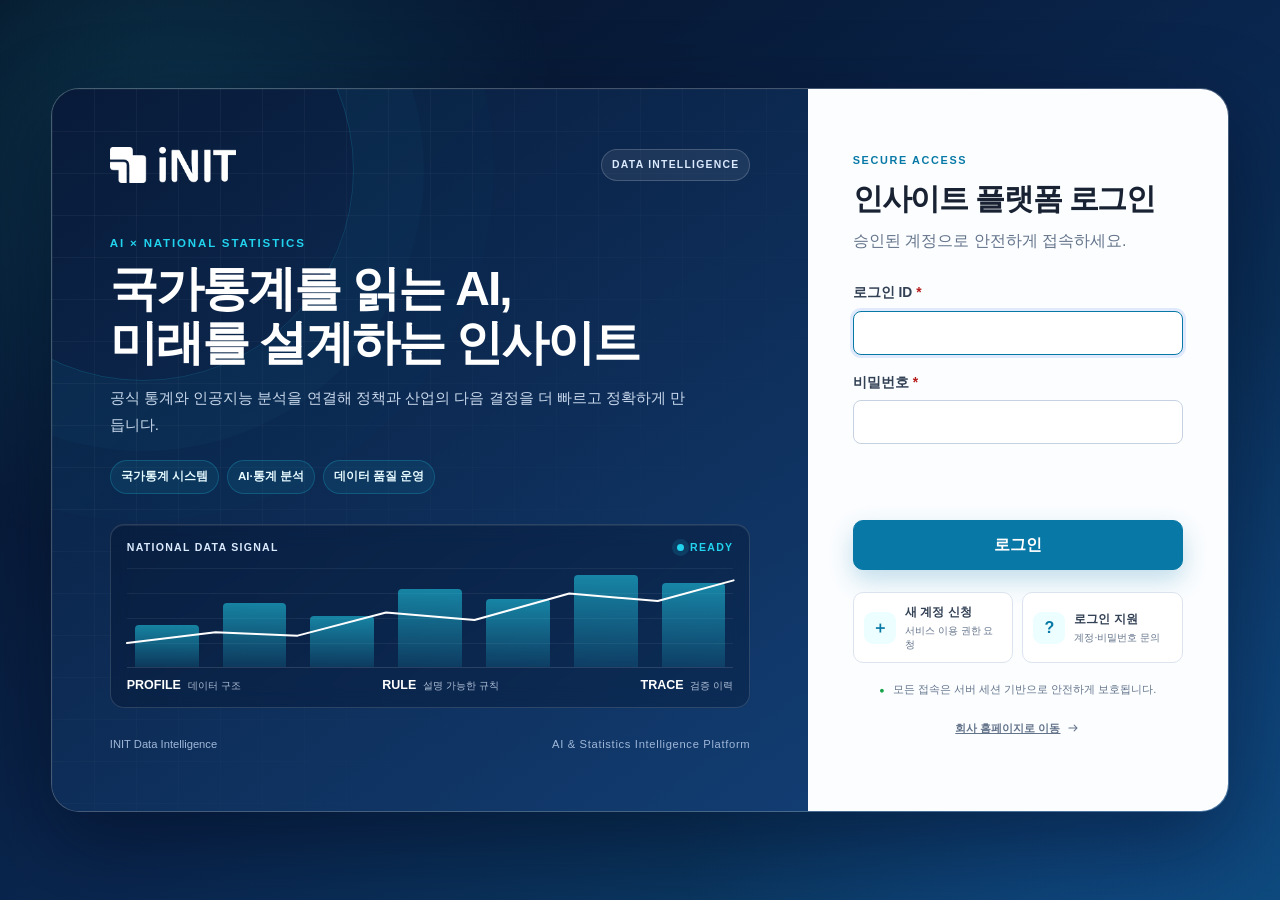
==== frontend/index.html @ a893d95d "init-webbase-system - 2026.07.31-1" ====
<!doctype html>
<html lang="ko" data-home-skin="national-intelligence">
<head>
    <meta charset="utf-8">
    <meta name="viewport" content="width=device-width, initial-scale=1">
    <meta name="color-scheme" content="light">
    <title>웹 사이트</title>
    <link rel="stylesheet" href="./css/style.css">
    <link rel="icon" href="data:,">
    <script src="./config/app.config.js" defer></script>
    <script src="./config/menu.config.js" defer></script>
    <script src="./js/common.js" defer></script>
    <script src="./js/app.js" defer></script>
</head>
<body class="app-booting">
    <a class="skip-link" href="#pageHost">본문으로 바로가기</a>

    <div class="app-layout">
        <aside id="appSidebar" class="app-sidebar" aria-label="주 메뉴">
            <div class="app-brand">
                <img src="./assets/init-logo.png" alt="" class="app-brand-logo">
                <span id="appBrandName">웹 사이트</span>
                <button id="sidebarClose" class="sidebar-close mobile-only" type="button" aria-label="메뉴 닫기">
                    <svg class="menu-icon" viewBox="0 0 24 24" aria-hidden="true">
                        <path d="M6 6l12 12M18 6 6 18"></path>
                    </svg>
                </button>
            </div>

            <nav id="appNavigation" class="app-navigation"></nav>

            <div class="app-sidebar-footer">
                <span id="sidebarUserName">로그인 사용자</span>
                <small id="sidebarUserRole"></small>
            </div>
        </aside>

        <button id="sidebarBackdrop" class="sidebar-backdrop" type="button" aria-label="메뉴 닫기" hidden></button>

        <section class="app-main">
            <header id="appHeader" class="app-header">
                <div class="app-header-leading">
                    <button id="sidebarToggle" class="icon-button mobile-only" type="button" aria-label="메뉴 열기" aria-controls="appSidebar" aria-expanded="false">
                        <svg class="menu-icon" viewBox="0 0 24 24" aria-hidden="true">
                            <path d="M5 7h14M5 12h14M5 17h14"></path>
                        </svg>
                    </button>
                    <div>
                        <p id="appHeaderEyebrow" class="app-header-eyebrow">웹 사이트</p>
                        <h1 id="pageTitle">홈</h1>
                    </div>
                </div>
                <div class="app-header-actions">
                    <span id="headerUserName" class="header-user-name"></span>
                    <button id="refreshPageButton" class="button button-quiet" type="button">새로고침</button>
                    <button id="logoutButton" class="button button-secondary" type="button">로그아웃</button>
                </div>
            </header>

            <main id="pageHost" class="page-host" tabindex="-1" aria-live="polite"></main>
        </section>
    </div>

    <div id="appLoading" class="loading-layer" role="status" aria-live="polite" hidden>
        <div class="loading-card">
            <span class="loading-spinner" aria-hidden="true"></span>
            <div>
                <strong>처리 중입니다</strong>
                <span id="loadingMessage">잠시만 기다려 주세요.</span>
            </div>
        </div>
    </div>

    <section id="toastRegion" class="toast-region" aria-label="알림" aria-live="polite" aria-atomic="false"></section>

    <noscript>이 사이트를 사용하려면 JavaScript를 활성화해 주세요.</noscript>
</body>
</html>
---- frontend/css/style.css ----
:root {
    --color-bg: #f4f7fb;
    --color-surface: #ffffff;
    --color-surface-soft: #f8fafc;
    --color-border: #dbe3ee;
    --color-border-strong: #c6d2e1;
    --color-text: #182233;
    --color-muted: #64748b;
    --color-primary: #2563eb;
    --color-primary-dark: #1d4ed8;
    --color-primary-soft: #eff6ff;
    --color-success: #15803d;
    --color-success-soft: #f0fdf4;
    --color-warning: #b45309;
    --color-warning-soft: #fffbeb;
    --color-danger: #b91c1c;
    --color-danger-soft: #fef2f2;
    --sidebar-width: 250px;
    --header-height: 76px;
    --radius-sm: 8px;
    --radius-md: 12px;
    --radius-lg: 18px;
    --shadow-sm: 0 1px 2px rgb(15 23 42 / 0.06);
    --shadow-md: 0 16px 40px rgb(15 23 42 / 0.12);
    --skin-page-bg:
        radial-gradient(circle at 12% 16%, rgb(34 211 238 / 0.16), transparent 30%),
        radial-gradient(circle at 88% 84%, rgb(37 99 235 / 0.2), transparent 34%),
        linear-gradient(145deg, #050f22, #0a2750 54%, #0b4770);
    --skin-hero-bg: linear-gradient(145deg, #081a38, #123d72);
    --skin-sidebar-bg: #0b1d3a;
    --skin-accent: #22d3ee;
    --skin-accent-rgb: 34 211 238;
    font-family:
        Inter, Pretendard, "Noto Sans KR", -apple-system, BlinkMacSystemFont,
        "Segoe UI", sans-serif;
    color: var(--color-text);
    background: var(--color-bg);
    font-size: 100%;
    text-size-adjust: 100%;
}

html[data-home-skin="national-intelligence"] {
    --color-primary: #0879a6;
    --color-primary-dark: #075f83;
    --color-primary-soft: #ecfeff;
    --skin-page-bg:
        radial-gradient(circle at 12% 16%, rgb(34 211 238 / 0.16), transparent 30%),
        radial-gradient(circle at 88% 84%, rgb(37 99 235 / 0.2), transparent 34%),
        linear-gradient(145deg, #050f22, #0a2750 54%, #0b4770);
    --skin-hero-bg: linear-gradient(145deg, #081a38, #123d72);
    --skin-sidebar-bg: #0b1d3a;
    --skin-accent: #22d3ee;
    --skin-accent-rgb: 34 211 238;
}

html[data-home-skin="data-spectrum"] {
    --color-primary: #6d5bd0;
    --color-primary-dark: #5141ad;
    --color-primary-soft: #f3f0ff;
    --skin-page-bg:
        radial-gradient(circle at 14% 16%, rgb(167 139 250 / 0.22), transparent 32%),
        radial-gradient(circle at 88% 82%, rgb(34 211 238 / 0.15), transparent 30%),
        linear-gradient(145deg, #08091d, #18143f 52%, #203c5d);
    --skin-hero-bg: linear-gradient(145deg, #111332, #312e81);
    --skin-sidebar-bg: #171532;
    --skin-accent: #a78bfa;
    --skin-accent-rgb: 167 139 250;
}

html[data-home-skin="public-insight"] {
    --color-primary: #0f766e;
    --color-primary-dark: #115e59;
    --color-primary-soft: #ecfdf5;
    --skin-page-bg:
        radial-gradient(circle at 12% 16%, rgb(94 234 212 / 0.22), transparent 32%),
        radial-gradient(circle at 88% 80%, rgb(14 116 144 / 0.2), transparent 32%),
        linear-gradient(145deg, #06243a, #0b4c5f 52%, #18786f);
    --skin-hero-bg: linear-gradient(145deg, #082f49, #0f766e);
    --skin-sidebar-bg: #083344;
    --skin-accent: #5eead4;
    --skin-accent-rgb: 94 234 212;
}

* {
    box-sizing: border-box;
}

html,
body {
    min-height: 100%;
    margin: 0;
}

body {
    min-width: 320px;
    background: var(--color-bg);
    color: var(--color-text);
    line-height: 1.5;
}

body.sidebar-open {
    overflow: hidden;
}

button,
input,
select,
textarea {
    font: inherit;
}

button,
a {
    -webkit-tap-highlight-color: transparent;
}

button {
    color: inherit;
}

button:focus-visible,
a:focus-visible,
summary:focus-visible {
    outline: 3px solid #60a5fa;
    outline-offset: 2px;
}

a {
    color: var(--color-primary);
}

img {
    max-width: 100%;
}

[hidden] {
    display: none !important;
}

.skip-link {
    position: fixed;
    top: 8px;
    left: 8px;
    z-index: 2000;
    padding: 10px 14px;
    border-radius: var(--radius-sm);
    background: #111827;
    color: #fff;
    text-decoration: none;
    transform: translateY(-150%);
}

.skip-link:focus {
    transform: translateY(0);
}

.app-layout {
    display: grid;
    grid-template-columns: var(--sidebar-width) minmax(0, 1fr);
    min-height: 100vh;
    min-height: 100dvh;
}

.app-sidebar {
    position: sticky;
    top: 0;
    z-index: 50;
    display: flex;
    flex-direction: column;
    width: var(--sidebar-width);
    height: 100vh;
    height: 100dvh;
    color: #e5edf8;
    background:
        radial-gradient(circle at 15% 10%, rgb(var(--skin-accent-rgb) / 0.18), transparent 38%),
        var(--skin-sidebar-bg);
    border-right: 1px solid rgb(148 163 184 / 0.16);
}

.app-brand {
    display: flex;
    align-items: center;
    min-height: var(--header-height);
    padding: 16px 20px;
    gap: 12px;
    border-bottom: 1px solid rgb(148 163 184 / 0.16);
    font-weight: 750;
    letter-spacing: -0.02em;
}

.app-brand-logo {
    width: 88px;
    height: 30px;
    object-fit: contain;
    object-position: left center;
    filter: brightness(0) invert(1);
}

.app-brand-logo + span {
    position: absolute;
    width: 1px;
    height: 1px;
    overflow: hidden;
    clip: rect(0 0 0 0);
}

.sidebar-close {
    width: 44px;
    min-height: 44px;
    margin-left: auto;
    padding: 0;
    border: 1px solid rgb(255 255 255 / 0.16);
    border-radius: var(--radius-sm);
    color: #fff;
    background: rgb(255 255 255 / 0.08);
    font-size: 1.65rem;
    line-height: 1;
    cursor: pointer;
}

.app-navigation {
    flex: 1;
    overflow-y: auto;
    padding: 18px 12px;
}

.nav-group {
    margin-top: 22px;
}

.nav-group:first-child {
    margin-top: 0;
}

.nav-group-label {
    display: block;
    padding: 0 12px 8px;
    color: #91a4bd;
    font-size: 0.75rem;
    font-weight: 700;
    letter-spacing: 0.08em;
}

.nav-link {
    display: flex;
    align-items: center;
    width: 100%;
    min-height: 44px;
    margin: 3px 0;
    padding: 10px 12px;
    gap: 11px;
    border: 0;
    border-radius: 10px;
    color: #cbd5e1;
    background: transparent;
    text-align: left;
    text-decoration: none;
    cursor: pointer;
    transition: background 0.16s ease, color 0.16s ease;
}

.nav-link:hover {
    color: #fff;
    background: rgb(148 163 184 / 0.12);
}

.nav-link[aria-current="page"] {
    color: #fff;
    background: linear-gradient(135deg, var(--color-primary), var(--color-primary-dark));
    box-shadow: 0 10px 24px color-mix(in srgb, var(--color-primary) 28%, transparent);
}

.nav-link[data-visited="true"]:not([aria-current="page"]) {
    color: #e2e8f0;
}

.nav-link[data-visited="true"]:not([aria-current="page"])::after {
    width: 5px;
    height: 5px;
    margin-left: auto;
    border-radius: 50%;
    background: var(--skin-accent);
    content: "";
    opacity: 0.72;
}

.nav-icon {
    display: grid;
    flex: 0 0 26px;
    width: 26px;
    height: 26px;
    place-items: center;
    border-radius: 8px;
    background: rgb(255 255 255 / 0.08);
    font-size: 0.86rem;
}

.app-sidebar-footer {
    display: flex;
    flex-direction: column;
    padding: 16px 20px max(20px, env(safe-area-inset-bottom));
    border-top: 1px solid rgb(148 163 184 / 0.16);
}

.app-sidebar-footer span {
    overflow: hidden;
    font-size: 0.9rem;
    font-weight: 700;
    text-overflow: ellipsis;
    white-space: nowrap;
}

.app-sidebar-footer small {
    color: #94a3b8;
}

.app-main {
    min-width: 0;
}

.app-header {
    position: sticky;
    top: 0;
    z-index: 30;
    display: flex;
    align-items: center;
    justify-content: space-between;
    min-height: var(--header-height);
    padding: 12px clamp(18px, 3vw, 36px);
    gap: 20px;
    border-bottom: 1px solid var(--color-border);
    background: rgb(255 255 255 / 0.94);
    backdrop-filter: blur(12px);
}

.app-header-leading,
.app-header-actions {
    display: flex;
    align-items: center;
    gap: 12px;
}

.app-header-leading,
.app-header-leading > div {
    min-width: 0;
}

.app-header h1 {
    overflow: hidden;
    margin: 0;
    font-size: clamp(1.25rem, 2vw, 1.55rem);
    line-height: 1.25;
    letter-spacing: -0.03em;
    text-overflow: ellipsis;
    white-space: nowrap;
}

.app-header-eyebrow {
    margin: 0 0 2px;
    color: var(--color-muted);
    font-size: 0.75rem;
}

.header-user-name {
    max-width: 180px;
    overflow: hidden;
    color: #334155;
    font-size: 0.9rem;
    font-weight: 650;
    text-overflow: ellipsis;
    white-space: nowrap;
}

.page-host {
    min-height: calc(100vh - var(--header-height));
    min-height: calc(100dvh - var(--header-height));
    padding: clamp(20px, 3vw, 38px);
}

body.auth-screen .app-layout {
    display: block;
}

body.auth-screen .app-sidebar,
body.auth-screen .app-header {
    display: none;
}

body.auth-screen .page-host {
    min-height: 100vh;
    min-height: 100dvh;
    padding: 0;
}

.sidebar-backdrop {
    position: fixed;
    inset: 0;
    z-index: 40;
    border: 0;
    background: rgb(15 23 42 / 0.5);
    backdrop-filter: blur(2px);
}

:is(.page, .login-page) :is(h1, h2, h3)[tabindex="-1"]:focus {
    outline: none;
}

.page {
    width: min(1440px, 100%);
    margin: 0 auto;
}

.page-header {
    display: flex;
    align-items: flex-end;
    justify-content: space-between;
    margin-bottom: 22px;
    gap: 18px;
}

.page-header h2 {
    margin: 0;
    font-size: clamp(1.55rem, 3vw, 2rem);
    letter-spacing: -0.04em;
}

.page-header p {
    max-width: 720px;
    margin: 7px 0 0;
    color: var(--color-muted);
}

.home-page-header {
    position: relative;
    overflow: hidden;
    padding: clamp(20px, 3vw, 28px);
    border: 1px solid color-mix(in srgb, var(--color-primary) 18%, var(--color-border));
    border-radius: var(--radius-lg);
    background:
        linear-gradient(120deg, var(--color-primary-soft), rgb(255 255 255 / 0.92) 62%);
    box-shadow: var(--shadow-sm);
}

.home-page-header::after {
    position: absolute;
    top: -55px;
    right: -35px;
    width: 180px;
    height: 180px;
    border: 1px solid color-mix(in srgb, var(--color-primary) 18%, transparent);
    border-radius: 50%;
    box-shadow:
        0 0 0 32px color-mix(in srgb, var(--color-primary) 5%, transparent),
        0 0 0 64px color-mix(in srgb, var(--color-primary) 3%, transparent);
    content: "";
    pointer-events: none;
}

.home-page-header > * {
    position: relative;
    z-index: 1;
}

.page-actions {
    display: flex;
    align-items: center;
    flex-wrap: wrap;
    gap: 8px;
}

.panel {
    padding: clamp(18px, 2.5vw, 28px);
    border: 1px solid var(--color-border);
    border-radius: var(--radius-lg);
    background: var(--color-surface);
    box-shadow: var(--shadow-sm);
}

.panel + .panel {
    margin-top: 18px;
}

.panel-subsection {
    margin-top: 22px;
    border-radius: var(--radius-md);
    background: var(--color-surface-soft);
    box-shadow: none;
}

.panel-header {
    display: flex;
    align-items: center;
    justify-content: space-between;
    margin-bottom: 18px;
    gap: 14px;
}

.panel-header h3,
.panel-header h2 {
    margin: 0;
    font-size: 1.05rem;
}

.panel-header p {
    margin: 4px 0 0;
    color: var(--color-muted);
    font-size: 0.88rem;
}

.button,
.icon-button {
    display: inline-flex;
    align-items: center;
    justify-content: center;
    min-height: 44px;
    padding: 8px 15px;
    gap: 7px;
    border: 1px solid transparent;
    border-radius: var(--radius-sm);
    font-weight: 700;
    text-decoration: none;
    cursor: pointer;
    transition: background 0.15s ease, border-color 0.15s ease, transform 0.15s ease;
}

.button:hover,
.icon-button:hover {
    transform: translateY(-1px);
}

.button:disabled,
.icon-button:disabled {
    opacity: 0.55;
    cursor: not-allowed;
    transform: none;
}

.button-primary {
    color: #fff;
    background: var(--color-primary);
    border-color: var(--color-primary);
}

.button-primary:hover {
    background: var(--color-primary-dark);
}

.button-secondary {
    color: #334155;
    background: #fff;
    border-color: var(--color-border-strong);
}

.button-secondary:hover,
.button-quiet:hover {
    background: var(--color-surface-soft);
    border-color: #b7c5d8;
}

.button-quiet {
    color: #475569;
    background: transparent;
    border-color: transparent;
}

.button-danger {
    color: var(--color-danger);
    background: var(--color-danger-soft);
    border-color: #fecaca;
}

.icon-button {
    width: 44px;
    padding: 8px;
    border-color: var(--color-border);
    color: #334155;
    background: var(--color-surface-soft);
    font-size: 1.15rem;
}

.icon-button:hover {
    border-color: var(--color-border-strong);
    background: #fff;
}

.menu-icon,
.button-icon {
    width: 20px;
    height: 20px;
    fill: none;
    stroke: currentColor;
    stroke-linecap: round;
    stroke-linejoin: round;
    stroke-width: 1.9;
}

.button-icon {
    width: 17px;
    height: 17px;
}

.mobile-only {
    display: none;
}

.form-grid {
    display: grid;
    grid-template-columns: repeat(2, minmax(0, 1fr));
    gap: 17px;
}

.field {
    display: flex;
    flex-direction: column;
    min-width: 0;
    gap: 7px;
}

.field-span {
    grid-column: 1 / -1;
}

.field > span,
.field > label {
    color: #334155;
    font-size: 0.86rem;
    font-weight: 700;
}

.required::after {
    margin-left: 4px;
    color: var(--color-danger);
    content: "*";
}

.input,
.select,
.textarea {
    width: 100%;
    min-height: 44px;
    padding: 9px 12px;
    border: 1px solid var(--color-border-strong);
    border-radius: var(--radius-sm);
    outline: none;
    color: var(--color-text);
    background: #fff;
    transition: border-color 0.15s ease, box-shadow 0.15s ease;
}

.textarea {
    min-height: 132px;
    resize: vertical;
}

.input:focus,
.select:focus,
.textarea:focus {
    border-color: var(--color-primary);
    box-shadow: 0 0 0 3px rgb(37 99 235 / 0.12);
}

.input:disabled,
.input[readonly],
.select:disabled,
.textarea:disabled {
    color: #64748b;
    background: #f1f5f9;
}

.field-help {
    color: var(--color-muted);
    font-size: 0.8rem;
}

.form-actions {
    display: flex;
    justify-content: flex-end;
    margin-top: 20px;
    gap: 9px;
}

.inline-status {
    min-height: 22px;
    margin: 12px 0 0;
    color: var(--color-muted);
    font-size: 0.87rem;
}

.inline-status.is-error {
    color: var(--color-danger);
}

.inline-status.is-success {
    color: var(--color-success);
}

.toolbar {
    display: flex;
    align-items: flex-end;
    flex-wrap: wrap;
    margin-bottom: 16px;
    gap: 10px;
}

.toolbar .field {
    min-width: 150px;
}

.toolbar .field.grow {
    flex: 1 1 260px;
}

.metric-grid {
    display: grid;
    grid-template-columns: repeat(4, minmax(0, 1fr));
    margin-bottom: 18px;
    gap: 14px;
}

.metric-card {
    position: relative;
    overflow: hidden;
    min-height: 148px;
    padding: 20px;
    border: 1px solid var(--color-border);
    border-radius: var(--radius-md);
    background: var(--color-surface);
    box-shadow: var(--shadow-sm);
}

.metric-card::before {
    position: absolute;
    top: 0;
    right: 0;
    left: 0;
    height: 3px;
    background: linear-gradient(90deg, var(--color-primary), var(--skin-accent));
    content: "";
}

.metric-card::after {
    position: absolute;
    right: -24px;
    bottom: -40px;
    width: 110px;
    height: 110px;
    border-radius: 50%;
    background: var(--color-primary-soft);
    content: "";
}

.metric-card span {
    position: relative;
    z-index: 1;
    color: var(--color-muted);
    font-size: 0.84rem;
    font-weight: 700;
}

.metric-card strong {
    position: relative;
    z-index: 1;
    display: block;
    margin-top: 12px;
    font-size: 2rem;
    line-height: 1;
}

.metric-card-head {
    position: relative;
    z-index: 1;
    display: flex;
    align-items: center;
    justify-content: space-between;
    gap: 10px;
}

.metric-card .metric-icon {
    display: grid;
    width: 30px;
    height: 30px;
    place-items: center;
    border: 1px solid color-mix(in srgb, var(--color-primary) 15%, var(--color-border));
    border-radius: 9px;
    color: var(--color-primary);
    background: var(--color-primary-soft);
    font-size: 0.64rem;
    font-style: normal;
    font-weight: 850;
    letter-spacing: 0.04em;
}

.metric-card .metric-detail {
    position: relative;
    z-index: 1;
    margin: 11px 0 0;
    color: var(--color-muted);
    font-size: 0.73rem;
}

.home-dashboard {
    width: min(1440px, 100%);
    margin-inline: auto;
}

.home-dashboard-status {
    margin: -8px 0 14px;
}

.home-dashboard-status:empty {
    display: none;
}

.home-title-row,
.home-header-actions {
    display: flex;
    align-items: center;
}

.home-title-row {
    gap: 12px;
}

.home-header-actions {
    flex-direction: column;
    align-items: flex-end;
    gap: 9px;
}

.home-live-badge,
.dashboard-data-badge,
.dashboard-section-count {
    display: inline-flex;
    align-items: center;
    width: fit-content;
    border-radius: 999px;
    font-size: 0.68rem;
    font-weight: 800;
    white-space: nowrap;
}

.home-live-badge {
    padding: 5px 8px;
    gap: 6px;
    color: var(--color-success);
    background: var(--color-success-soft);
}

.home-live-badge i {
    width: 6px;
    height: 6px;
    border-radius: 50%;
    background: currentColor;
    box-shadow: 0 0 0 4px rgb(21 128 61 / 0.1);
    animation: signal-pulse 1.8s ease-out infinite;
}

.home-updated-at {
    color: var(--color-muted);
    font-size: 0.72rem;
}

.dashboard-primary-grid,
.dashboard-secondary-grid {
    display: grid;
    align-items: stretch;
    margin-bottom: 18px;
    gap: 18px;
}

.dashboard-primary-grid {
    grid-template-columns: minmax(0, 1.55fr) minmax(340px, 0.75fr);
}

.dashboard-secondary-grid {
    grid-template-columns: repeat(3, minmax(0, 1fr));
}

.dashboard-panel {
    min-width: 0;
}

.dashboard-panel-header {
    align-items: flex-start;
}

.panel-kicker {
    margin: 0 0 5px !important;
    color: var(--color-primary) !important;
    font-size: 0.66rem !important;
    font-weight: 850;
    letter-spacing: 0.13em;
}

.dashboard-data-badge {
    padding: 6px 9px;
    border: 1px solid color-mix(in srgb, var(--color-primary) 18%, var(--color-border));
    color: var(--color-primary);
    background: var(--color-primary-soft);
}

.dashboard-data-badge.is-empty {
    border-color: #cbd5e1;
    color: #64748b;
    background: #f8fafc;
}

.ai-chart-layout {
    display: grid;
    grid-template-columns: auto minmax(0, 1fr);
    min-height: 280px;
    gap: 11px;
}

.ai-chart-y-axis {
    display: flex;
    flex-direction: column;
    justify-content: space-between;
    padding: 0 0 31px;
    color: var(--color-muted);
    font-size: 0.66rem;
}

.dashboard-chart-frame {
    position: relative;
    min-width: 0;
}

.dashboard-chart-empty {
    display: grid;
    min-height: 250px;
    padding: 28px;
    place-content: center;
    justify-items: center;
    border: 1px dashed var(--color-border-strong);
    border-radius: var(--radius-md);
    background:
        linear-gradient(145deg, #f8fafc, color-mix(in srgb, var(--color-primary-soft) 45%, #fff));
    text-align: center;
}

.dashboard-empty-symbol {
    display: grid;
    width: 48px;
    height: 48px;
    margin-bottom: 12px;
    place-items: center;
    border: 1px solid color-mix(in srgb, var(--color-primary) 18%, var(--color-border));
    border-radius: 15px;
    color: var(--color-primary);
    background: var(--color-primary-soft);
    font-size: 0.78rem;
    font-weight: 850;
    letter-spacing: 0.06em;
}

.dashboard-chart-empty strong,
.ai-operation-empty strong {
    color: var(--color-text);
    font-size: 0.95rem;
}

.dashboard-chart-empty p,
.ai-operation-empty p {
    max-width: 390px;
    margin: 7px 0 0;
    color: var(--color-muted);
    font-size: 0.75rem;
    line-height: 1.6;
}

.ai-trend-chart {
    display: block;
    width: 100%;
    height: 250px;
    overflow: visible;
}

.chart-grid-lines line {
    stroke: #e6edf5;
    stroke-dasharray: 4 5;
    stroke-width: 1;
}

.ai-chart-area {
    fill: url("#aiTrendAreaGradient");
}

.ai-chart-line {
    fill: none;
    stroke: var(--color-primary);
    stroke-linecap: round;
    stroke-linejoin: round;
    stroke-width: 3;
}

.ai-chart-point {
    fill: #fff;
    stroke: var(--color-primary);
    stroke-width: 3;
}

.chart-x-labels {
    display: grid;
    grid-auto-columns: minmax(34px, 1fr);
    grid-auto-flow: column;
    overflow: hidden;
    color: var(--color-muted);
    font-size: 0.63rem;
    text-align: center;
}

.chart-x-labels span {
    overflow: hidden;
    text-overflow: ellipsis;
    white-space: nowrap;
}

.chart-summary-row {
    display: grid;
    grid-template-columns: repeat(3, minmax(0, 1fr));
    margin-top: 12px;
    padding-top: 15px;
    gap: 10px;
    border-top: 1px solid var(--color-border);
}

.chart-summary-row span {
    color: var(--color-muted);
    font-size: 0.73rem;
}

.chart-summary-row strong {
    display: block;
    margin-top: 3px;
    color: var(--color-text);
    font-size: 0.94rem;
}

.ai-operation-panel {
    background:
        linear-gradient(160deg, #fff, color-mix(in srgb, var(--color-primary-soft) 62%, #fff));
}

.ai-operation-visual {
    display: grid;
    place-items: center;
    gap: 22px;
}

.ai-operation-visual.is-empty-state {
    grid-template-columns: 1fr;
}

.ai-operation-empty {
    display: grid;
    min-height: 218px;
    padding: 24px;
    place-content: center;
    justify-items: center;
    text-align: center;
}

.ai-status-donut {
    --donut-completed: 0deg;
    --donut-active: 0deg;
    display: grid;
    width: 174px;
    height: 174px;
    place-items: center;
    border-radius: 50%;
    background:
        radial-gradient(circle, #fff 0 54%, transparent 55%),
        conic-gradient(
            var(--color-success) 0 var(--donut-completed),
            #f59e0b var(--donut-completed) var(--donut-active),
            var(--color-danger) var(--donut-active) 360deg
        );
    box-shadow: inset 0 0 0 1px rgb(148 163 184 / 0.12);
}

.ai-status-donut.is-empty {
    background:
        radial-gradient(circle, #fff 0 54%, transparent 55%),
        conic-gradient(#e6edf5 0 360deg);
}

.ai-status-donut div {
    text-align: center;
}

.ai-status-donut strong,
.ai-status-donut span {
    display: block;
}

.ai-status-donut strong {
    font-size: 1.75rem;
    line-height: 1;
}

.ai-status-donut span {
    margin-top: 6px;
    color: var(--color-muted);
    font-size: 0.7rem;
}

.ai-status-list {
    display: grid;
    grid-template-columns: repeat(3, 1fr);
    width: 100%;
    margin: 0;
    gap: 7px;
}

.ai-status-list div {
    padding: 10px 8px;
    border: 1px solid var(--color-border);
    border-radius: 10px;
    background: rgb(255 255 255 / 0.76);
    text-align: center;
}

.ai-status-list dt {
    color: var(--color-muted);
    font-size: 0.67rem;
}

.ai-status-list dd {
    margin: 3px 0 0;
    font-size: 1rem;
    font-weight: 800;
}

.ai-status-list .is-completed dd {
    color: var(--color-success);
}

.ai-status-list .is-active dd {
    color: var(--color-warning);
}

.ai-status-list .is-failed dd {
    color: var(--color-danger);
}

.dashboard-integration-note {
    margin-top: 18px;
    padding: 11px 12px;
    border-radius: 10px;
    color: #475569;
    background: #f1f5f9;
    font-size: 0.72rem;
    line-height: 1.55;
}

.dashboard-integration-note.is-connected {
    color: var(--color-success);
    background: var(--color-success-soft);
}

.dashboard-integration-note.is-warning {
    color: var(--color-warning);
    background: var(--color-warning-soft);
}

.bar-chart {
    display: grid;
    grid-template-columns: repeat(6, minmax(28px, 1fr));
    min-height: 220px;
    padding-top: 10px;
    gap: 10px;
}

.bar-chart-column {
    display: grid;
    grid-template-rows: auto 1fr auto;
    min-width: 0;
    text-align: center;
}

.bar-chart-column strong {
    margin-bottom: 7px;
    font-size: 0.72rem;
}

.bar-chart-column > span:last-child {
    margin-top: 8px;
    color: var(--color-muted);
    font-size: 0.65rem;
}

.bar-chart-track {
    position: relative;
    display: flex;
    align-items: flex-end;
    min-height: 150px;
    overflow: hidden;
    border-radius: 8px 8px 4px 4px;
    background:
        linear-gradient(to top, var(--color-surface-soft), transparent),
        repeating-linear-gradient(to top, transparent 0 36px, #eef2f7 36px 37px);
}

.bar-chart-bar {
    width: 100%;
    height: var(--bar-height);
    min-height: 4px;
    border-radius: 7px 7px 3px 3px;
    background: linear-gradient(to top, var(--color-primary), var(--skin-accent));
    box-shadow: 0 8px 18px color-mix(in srgb, var(--color-primary) 18%, transparent);
}

.distribution-chart {
    display: grid;
    gap: 17px;
}

.distribution-row {
    display: grid;
    gap: 7px;
}

.distribution-heading {
    display: flex;
    align-items: center;
    justify-content: space-between;
    color: #475569;
    font-size: 0.76rem;
}

.distribution-heading strong {
    color: var(--color-text);
}

.distribution-track {
    height: 9px;
    overflow: hidden;
    border-radius: 999px;
    background: #edf2f7;
}

.distribution-bar {
    display: block;
    width: var(--distribution-width);
    height: 100%;
    border-radius: inherit;
    background: linear-gradient(90deg, var(--color-primary), var(--skin-accent));
}

.insight-panel {
    background:
        linear-gradient(160deg, #fff, color-mix(in srgb, var(--color-primary-soft) 54%, #fff));
}

.insight-list {
    display: grid;
    margin: 0;
    padding: 0;
    gap: 10px;
    list-style: none;
}

.insight-item {
    display: grid;
    grid-template-columns: 34px minmax(0, 1fr);
    padding: 11px;
    gap: 10px;
    border: 1px solid var(--color-border);
    border-radius: 10px;
    background: rgb(255 255 255 / 0.8);
}

.insight-icon {
    display: grid;
    width: 34px;
    height: 34px;
    place-items: center;
    border-radius: 10px;
    color: var(--color-primary);
    background: var(--color-primary-soft);
    font-size: 0.7rem;
    font-weight: 850;
}

.insight-item strong,
.insight-item small {
    display: block;
}

.insight-item strong {
    font-size: 0.78rem;
}

.insight-item small {
    margin-top: 3px;
    color: var(--color-muted);
    font-size: 0.68rem;
    line-height: 1.45;
}

.insight-item.is-positive .insight-icon {
    color: var(--color-success);
    background: var(--color-success-soft);
}

.insight-item.is-warning .insight-icon {
    color: var(--color-warning);
    background: var(--color-warning-soft);
}

.dashboard-section-count {
    padding: 6px 10px;
    color: var(--color-primary);
    background: var(--color-primary-soft);
}

.dashboard-empty-state {
    min-height: 120px;
}

.dashboard-empty-state.compact {
    min-height: 170px;
}

.dashboard-notice-panel {
    margin-top: 0 !important;
}

.notice-list {
    display: grid;
    gap: 11px;
}

.notice-card {
    border: 1px solid var(--color-border);
    border-radius: var(--radius-md);
    background: #fff;
}

.notice-card summary {
    display: grid;
    align-items: center;
    grid-template-columns: minmax(0, 1fr) auto auto;
    padding: 16px 18px;
    gap: 14px;
    list-style: none;
    font-weight: 700;
    cursor: pointer;
}

.notice-card summary::-webkit-details-marker {
    display: none;
}

.notice-card summary::after {
    color: var(--color-primary);
    content: "›";
    font-size: 1.35rem;
    line-height: 1;
    transform: rotate(0);
    transition: transform 0.15s ease;
}

.notice-card[open] summary::after {
    transform: rotate(90deg);
}

.notice-card summary > span:first-child {
    grid-column: 1;
    min-width: 0;
    overflow-wrap: anywhere;
}

.notice-meta {
    grid-column: 2;
    color: var(--color-muted);
    font-size: 0.78rem;
    font-weight: 500;
    white-space: nowrap;
}

.notice-body {
    padding: 0 18px 18px;
    border-top: 1px solid #eef2f7;
}

.notice-content {
    margin: 16px 0;
    color: #334155;
    white-space: pre-wrap;
}

.attachment-list {
    display: flex;
    flex-wrap: wrap;
    gap: 8px;
}

.attachment-button {
    min-height: 34px;
    padding: 6px 10px;
    border: 1px solid var(--color-border);
    border-radius: 999px;
    color: #334155;
    background: var(--color-surface-soft);
    font-size: 0.8rem;
    cursor: pointer;
}

.empty-state {
    display: grid;
    min-height: 180px;
    padding: 28px;
    place-items: center;
    border: 1px dashed var(--color-border-strong);
    border-radius: var(--radius-md);
    color: var(--color-muted);
    text-align: center;
}

.table-wrap {
    overflow-x: auto;
    border: 1px solid var(--color-border);
    border-radius: var(--radius-md);
}

.data-table {
    width: 100%;
    border-collapse: collapse;
    background: #fff;
}

.data-table th,
.data-table td {
    padding: 12px 13px;
    border-bottom: 1px solid #e8eef5;
    text-align: left;
    vertical-align: middle;
    white-space: nowrap;
}

.data-table th {
    color: #475569;
    background: #f8fafc;
    font-size: 0.78rem;
    letter-spacing: 0.02em;
}

.data-table td {
    font-size: 0.86rem;
}

.data-table tbody tr:last-child td {
    border-bottom: 0;
}

.data-table tbody tr:hover {
    background: #f8fbff;
}

.data-table .select {
    min-width: 100px;
    min-height: 36px;
    padding: 6px 9px;
}

.table-actions {
    display: flex;
    gap: 6px;
}

.table-actions .button {
    min-height: 34px;
    padding: 6px 10px;
    font-size: 0.78rem;
}

.split-layout {
    display: grid;
    grid-template-columns: minmax(260px, 0.75fr) minmax(420px, 1.6fr);
    align-items: start;
    gap: 18px;
}

.selection-list {
    display: grid;
    max-height: 620px;
    overflow-y: auto;
    gap: 8px;
}

.selection-item {
    width: 100%;
    padding: 13px 14px;
    border: 1px solid var(--color-border);
    border-radius: var(--radius-sm);
    background: #fff;
    text-align: left;
    cursor: pointer;
}

.selection-item:hover,
.selection-item.is-selected {
    border-color: #93b4ef;
    background: var(--color-primary-soft);
}

.selection-item strong,
.selection-item small {
    display: block;
}

.selection-item strong {
    overflow: hidden;
    text-overflow: ellipsis;
    white-space: nowrap;
}

.selection-item small {
    margin-top: 4px;
    color: var(--color-muted);
}

.page-kicker {
    margin: 0 0 6px !important;
    color: var(--color-primary) !important;
    font-size: 0.72rem;
    font-weight: 800;
    letter-spacing: 0.14em;
}

.settings-panel {
    overflow: hidden;
}

.settings-scope-badge {
    padding: 7px 10px;
    border: 1px solid var(--color-border);
    border-radius: 999px;
    color: var(--color-primary);
    background: var(--color-primary-soft);
    font-size: 0.7rem;
    font-weight: 800;
    letter-spacing: 0.08em;
    white-space: nowrap;
}

.skin-template-grid {
    display: grid;
    grid-template-columns: repeat(3, minmax(0, 1fr));
    gap: 16px;
}

.skin-template-card {
    position: relative;
    display: grid;
    overflow: hidden;
    border: 1px solid var(--color-border);
    border-radius: var(--radius-md);
    background: #fff;
    cursor: pointer;
    transition: border-color 0.16s ease, box-shadow 0.16s ease, transform 0.16s ease;
}

.skin-template-card:hover {
    border-color: var(--color-primary);
    transform: translateY(-2px);
}

.skin-template-card.is-selected {
    border-color: var(--color-primary);
    box-shadow: 0 0 0 3px color-mix(in srgb, var(--color-primary) 16%, transparent);
}

.skin-template-card > input {
    position: absolute;
    top: 14px;
    right: 14px;
    z-index: 2;
    width: 20px;
    height: 20px;
    margin: 0;
    accent-color: var(--color-primary);
}

.skin-template-preview {
    position: relative;
    display: block;
    height: 150px;
    overflow: hidden;
    background:
        radial-gradient(circle at 24% 22%, color-mix(in srgb, var(--preview-accent) 42%, transparent), transparent 34%),
        linear-gradient(145deg, var(--preview-start), var(--preview-middle));
}

.skin-template-preview::before {
    position: absolute;
    inset: 0;
    background-image:
        linear-gradient(rgb(255 255 255 / 0.05) 1px, transparent 1px),
        linear-gradient(90deg, rgb(255 255 255 / 0.05) 1px, transparent 1px);
    background-size: 24px 24px;
    content: "";
    mask-image: linear-gradient(to bottom, #000, transparent 90%);
}

.skin-template-preview-brand {
    position: absolute;
    top: 18px;
    left: 18px;
    color: #fff;
    font-size: 0.9rem;
    font-weight: 850;
    letter-spacing: 0.08em;
}

.skin-template-preview-signal {
    position: absolute;
    right: 18px;
    bottom: 24px;
    left: 18px;
    height: 48px;
    border-bottom: 2px solid var(--preview-accent);
    clip-path: polygon(0 68%, 18% 50%, 36% 63%, 56% 20%, 72% 42%, 100% 0, 100% 100%, 0 100%);
    background: color-mix(in srgb, var(--preview-accent) 28%, transparent);
}

.skin-template-preview-card {
    position: absolute;
    top: 45px;
    right: 18px;
    width: 70px;
    height: 38px;
    border: 1px solid rgb(255 255 255 / 0.25);
    border-radius: 7px;
    background: rgb(255 255 255 / 0.1);
}

.skin-template-copy {
    display: grid;
    padding: 17px;
    gap: 9px;
}

.skin-template-heading {
    display: flex;
    align-items: center;
    justify-content: space-between;
    gap: 10px;
}

.skin-template-heading strong {
    font-size: 1rem;
}

.skin-template-badge {
    color: var(--color-primary);
    font-size: 0.7rem;
    font-weight: 800;
}

.skin-template-description {
    color: var(--color-muted);
    font-size: 0.83rem;
    line-height: 1.6;
}

.login-page {
    display: grid;
    min-height: 100vh;
    min-height: 100dvh;
    padding: clamp(20px, 4vw, 58px);
    place-items: center;
    background: var(--skin-page-bg);
}

.login-shell {
    display: grid;
    grid-template-columns: minmax(0, 1.35fr) minmax(360px, 0.75fr);
    width: min(1180px, 100%);
    overflow: hidden;
    border: 1px solid rgb(255 255 255 / 0.2);
    border-radius: 28px;
    background: rgb(255 255 255 / 0.06);
    box-shadow: 0 32px 90px rgb(2 6 23 / 0.46);
    backdrop-filter: blur(18px);
}

.login-intro {
    position: relative;
    isolation: isolate;
    display: flex;
    flex-direction: column;
    justify-content: space-between;
    min-height: clamp(600px, 78vh, 680px);
    padding: clamp(36px, 4.5vw, 58px);
    overflow: hidden;
    color: #fff;
    background: var(--skin-hero-bg);
}

.login-grid-pattern {
    position: absolute;
    z-index: -1;
    inset: 0;
    background-image:
        linear-gradient(rgb(255 255 255 / 0.045) 1px, transparent 1px),
        linear-gradient(90deg, rgb(255 255 255 / 0.045) 1px, transparent 1px);
    background-size: 42px 42px;
    mask-image: linear-gradient(135deg, #000 10%, transparent 78%);
}

.login-grid-pattern::after {
    position: absolute;
    top: -130px;
    left: -120px;
    width: 420px;
    height: 420px;
    border: 1px solid rgb(var(--skin-accent-rgb) / 0.22);
    border-radius: 50%;
    box-shadow:
        0 0 0 70px rgb(var(--skin-accent-rgb) / 0.035),
        0 0 0 140px rgb(var(--skin-accent-rgb) / 0.025);
    content: "";
}

.login-brand-row {
    display: flex;
    align-items: center;
    justify-content: space-between;
    gap: 18px;
}

.login-logo {
    width: 126px;
    filter: brightness(0) invert(1);
}

.login-brand-badge {
    padding: 7px 10px;
    border: 1px solid rgb(255 255 255 / 0.18);
    border-radius: 999px;
    color: #dbeafe;
    background: rgb(255 255 255 / 0.07);
    font-size: 0.65rem;
    font-weight: 800;
    letter-spacing: 0.12em;
}

.login-hero-eyebrow {
    margin: clamp(34px, 5vw, 52px) 0 10px !important;
    color: var(--skin-accent) !important;
    font-size: 0.72rem !important;
    font-weight: 850;
    letter-spacing: 0.16em;
}

.login-intro-copy h1 {
    max-width: 620px;
    margin: 0 0 16px;
    font-size: clamp(2.2rem, 3.8vw, 3rem);
    line-height: 1.12;
    letter-spacing: -0.04em;
    overflow-wrap: anywhere;
}

.login-title-line {
    display: block;
}

.login-hero-description {
    max-width: 590px;
    margin: 0;
    color: #c9d9ed !important;
    font-size: 0.95rem !important;
    line-height: 1.75;
}

.login-capability-list {
    display: flex;
    flex-wrap: wrap;
    margin-top: 22px;
    gap: 8px;
}

.login-capability-list span {
    padding: 7px 10px;
    border: 1px solid rgb(var(--skin-accent-rgb) / 0.22);
    border-radius: 999px;
    color: #e6faff;
    background: rgb(var(--skin-accent-rgb) / 0.08);
    font-size: 0.72rem;
    font-weight: 700;
}

.login-data-visual {
    position: relative;
    margin-top: 30px;
    padding: 15px 16px 13px;
    border: 1px solid rgb(255 255 255 / 0.14);
    border-radius: 14px;
    background: rgb(3 11 28 / 0.26);
    box-shadow: inset 0 1px rgb(255 255 255 / 0.08);
    backdrop-filter: blur(10px);
}

.login-data-visual-head,
.login-data-visual-foot {
    display: flex;
    align-items: center;
    justify-content: space-between;
    gap: 12px;
}

.login-data-visual-head {
    color: #dbeafe;
    font-size: 0.66rem;
    font-weight: 800;
    letter-spacing: 0.12em;
}

.login-data-visual-head strong {
    display: inline-flex;
    align-items: center;
    color: var(--skin-accent);
    gap: 6px;
}

.login-data-visual-head i {
    width: 7px;
    height: 7px;
    border-radius: 50%;
    background: var(--skin-accent);
    box-shadow: 0 0 0 5px rgb(var(--skin-accent-rgb) / 0.12);
    animation: signal-pulse 1.8s ease-out infinite;
}

.login-data-chart {
    position: relative;
    display: flex;
    align-items: end;
    height: 100px;
    margin: 12px 0 8px;
    padding: 0 8px;
    gap: clamp(10px, 2vw, 24px);
    border-bottom: 1px solid rgb(255 255 255 / 0.12);
    background-image: linear-gradient(rgb(255 255 255 / 0.06) 1px, transparent 1px);
    background-size: 100% 25px;
}

.login-data-chart > span {
    flex: 1;
    height: var(--bar-size);
    border-radius: 4px 4px 0 0;
    background: linear-gradient(to top, rgb(var(--skin-accent-rgb) / 0.12), rgb(var(--skin-accent-rgb) / 0.55));
}

.login-data-chart svg {
    position: absolute;
    inset: 0;
    width: 100%;
    height: 100%;
    overflow: visible;
}

.login-data-chart polyline {
    fill: none;
    stroke: #fff;
    stroke-linecap: round;
    stroke-linejoin: round;
    stroke-width: 2;
    vector-effect: non-scaling-stroke;
}

.login-data-visual-foot {
    color: #aebfd6;
    font-size: 0.65rem;
}

.login-data-visual-foot strong {
    margin-right: 4px;
    color: #fff;
    font-size: 0.78rem;
}

.login-intro-footer {
    display: flex;
    align-items: center;
    justify-content: space-between;
    margin-top: 28px;
    gap: 18px;
}

.login-intro-footer small,
.login-intro-footer span {
    color: #9fb7d8;
    font-size: 0.7rem;
}

.login-intro-footer span {
    letter-spacing: 0.06em;
}

.login-card {
    display: flex;
    flex-direction: column;
    justify-content: center;
    align-self: stretch;
    padding: clamp(34px, 3.5vw, 52px);
    background: #fbfdff;
}

.login-card header {
    margin-bottom: 30px;
}

.login-card-eyebrow {
    margin: 0 0 8px !important;
    color: var(--color-primary) !important;
    font-size: 0.68rem !important;
    font-weight: 850;
    letter-spacing: 0.15em;
}

.login-card h2 {
    margin: 0;
    font-size: clamp(1.55rem, 2.6vw, 1.9rem);
    letter-spacing: -0.04em;
}

.login-card header p {
    margin: 7px 0 0;
    color: var(--color-muted);
}

.login-form {
    display: grid;
    gap: 18px;
}

.login-form .button-primary {
    min-height: 50px;
    margin-top: 6px;
    border-radius: 10px;
    box-shadow: 0 10px 24px color-mix(in srgb, var(--color-primary) 24%, transparent);
}

.login-support-links {
    display: grid;
    grid-template-columns: repeat(2, minmax(0, 1fr));
    margin-top: 22px;
    gap: 9px;
}

.login-support-link {
    display: flex;
    align-items: center;
    min-width: 0;
    min-height: 66px;
    padding: 10px;
    gap: 9px;
    border: 1px solid var(--color-border);
    border-radius: 10px;
    color: #334155;
    background: #fff;
    text-align: left;
    cursor: pointer;
    transition: border-color 0.15s ease, background 0.15s ease, transform 0.15s ease;
}

.login-support-link:hover {
    border-color: var(--color-primary);
    background: var(--color-primary-soft);
    transform: translateY(-1px);
}

.login-support-icon {
    display: grid;
    flex: 0 0 32px;
    width: 32px;
    height: 32px;
    place-items: center;
    border-radius: 9px;
    color: var(--color-primary);
    background: var(--color-primary-soft);
    font-weight: 850;
}

.login-support-link strong,
.login-support-link small {
    display: block;
}

.login-support-link strong {
    overflow: hidden;
    font-size: 0.78rem;
    text-overflow: ellipsis;
    white-space: nowrap;
}

.login-support-link small {
    margin-top: 2px;
    color: var(--color-muted);
    font-size: 0.65rem;
    line-height: 1.35;
}

.login-security-note {
    margin: 18px 0 0;
    color: var(--color-muted);
    font-size: 0.7rem;
    text-align: center;
}

.login-security-note span {
    margin-right: 5px;
    color: #16a34a;
    font-size: 0.55rem;
}

.login-public-link {
    display: flex;
    align-items: center;
    justify-content: center;
    width: fit-content;
    min-height: 40px;
    margin: 10px auto 0;
    padding: 7px 10px;
    color: var(--color-muted);
    font-size: 0.7rem;
    font-weight: 750;
}

.login-public-link:hover {
    color: var(--color-primary);
}

.login-public-link svg {
    width: 14px;
    margin-left: 6px;
    fill: none;
    stroke: currentColor;
    stroke-linecap: round;
    stroke-linejoin: round;
    stroke-width: 1.8;
}

@keyframes signal-pulse {
    0% {
        box-shadow: 0 0 0 0 rgb(var(--skin-accent-rgb) / 0.35);
    }

    70%,
    100% {
        box-shadow: 0 0 0 8px rgb(var(--skin-accent-rgb) / 0);
    }
}

.dialog {
    width: min(560px, calc(100% - 28px));
    max-height: calc(100vh - 40px);
    max-height: calc(100dvh - 40px);
    padding: 0;
    overflow: auto;
    border: 0;
    border-radius: var(--radius-lg);
    color: var(--color-text);
    background: #fff;
    box-shadow: var(--shadow-md);
}

.dialog::backdrop {
    background: rgb(15 23 42 / 0.62);
    backdrop-filter: blur(3px);
}

.dialog-header,
.dialog-body,
.dialog-footer {
    padding: 20px 24px;
}

.dialog-header {
    display: flex;
    align-items: flex-start;
    justify-content: space-between;
    border-bottom: 1px solid var(--color-border);
    gap: 16px;
}

.dialog-header h2,
.dialog-header h3 {
    margin: 0;
}

.dialog-header p {
    margin: 5px 0 0;
    color: var(--color-muted);
    font-size: 0.86rem;
}

.dialog-footer {
    display: flex;
    justify-content: flex-end;
    border-top: 1px solid var(--color-border);
    gap: 8px;
}

.dialog-close {
    width: 36px;
    height: 36px;
    padding: 0;
    border: 0;
    border-radius: 50%;
    background: var(--color-surface-soft);
    cursor: pointer;
}

.secret-result {
    padding: 14px;
    border: 1px solid #bfdbfe;
    border-radius: var(--radius-sm);
    color: #1e3a8a;
    background: var(--color-primary-soft);
    font-family: ui-monospace, SFMono-Regular, Consolas, monospace;
    overflow-wrap: anywhere;
}

.contact-list {
    display: grid;
    margin: 0;
    gap: 14px;
}

.contact-list div {
    display: grid;
    grid-template-columns: 90px 1fr;
    gap: 12px;
}

.contact-list dt {
    color: var(--color-muted);
}

.contact-list dd {
    margin: 0;
    font-weight: 650;
}

.loading-layer {
    position: fixed;
    inset: 0;
    z-index: 1000;
    display: grid;
    place-items: center;
    background: rgb(15 23 42 / 0.24);
    backdrop-filter: blur(2px);
}

.loading-card {
    display: flex;
    align-items: center;
    min-width: min(320px, calc(100% - 32px));
    padding: 18px 20px;
    gap: 14px;
    border: 1px solid rgb(255 255 255 / 0.7);
    border-radius: var(--radius-md);
    background: #fff;
    box-shadow: var(--shadow-md);
}

.loading-card div {
    display: flex;
    flex-direction: column;
}

.loading-card span {
    color: var(--color-muted);
    font-size: 0.82rem;
}

.loading-spinner {
    flex: 0 0 28px;
    width: 28px;
    height: 28px;
    border: 3px solid #dbeafe;
    border-top-color: var(--color-primary);
    border-radius: 50%;
    animation: spin 0.8s linear infinite;
}

.toast-region {
    position: fixed;
    right: 18px;
    bottom: max(18px, env(safe-area-inset-bottom));
    z-index: 1100;
    display: grid;
    width: min(380px, calc(100% - 36px));
    gap: 9px;
    pointer-events: none;
}

.toast {
    display: flex;
    align-items: flex-start;
    justify-content: space-between;
    padding: 14px 15px;
    gap: 14px;
    border: 1px solid var(--color-border);
    border-left: 4px solid var(--color-primary);
    border-radius: var(--radius-sm);
    background: #fff;
    box-shadow: var(--shadow-md);
    pointer-events: auto;
    animation: toast-in 0.2s ease-out;
}

.toast.is-success {
    border-left-color: var(--color-success);
}

.toast.is-error {
    border-left-color: var(--color-danger);
}

.toast.is-warning {
    border-left-color: var(--color-warning);
}

.toast-message {
    font-size: 0.88rem;
    white-space: pre-wrap;
}

.toast-close {
    padding: 0;
    border: 0;
    color: var(--color-muted);
    background: transparent;
    cursor: pointer;
}

@keyframes spin {
    to {
        transform: rotate(360deg);
    }
}

@keyframes toast-in {
    from {
        opacity: 0;
        transform: translateY(8px);
    }
}

@media (max-width: 1280px) {
    .home-metric-grid {
        grid-template-columns: repeat(2, minmax(0, 1fr));
    }

    .dashboard-secondary-grid {
        grid-template-columns: repeat(2, minmax(0, 1fr));
    }

    .dashboard-secondary-grid .insight-panel {
        grid-column: 1 / -1;
    }
}

@media (max-width: 1024px) {
    .app-layout {
        display: block;
    }

    .app-sidebar {
        position: fixed;
        left: 0;
        width: min(86vw, 300px);
        box-shadow: var(--shadow-md);
        transform: translateX(-105%);
        transition: transform 0.2s ease;
    }

    body.sidebar-open .app-sidebar {
        transform: translateX(0);
    }

    .mobile-only {
        display: inline-flex;
    }

    .split-layout {
        grid-template-columns: 1fr;
    }

    .selection-list {
        max-height: 320px;
    }

    .skin-template-grid {
        grid-template-columns: repeat(2, minmax(0, 1fr));
    }

    .dashboard-primary-grid {
        grid-template-columns: 1fr;
    }

    .ai-operation-visual {
        grid-template-columns: auto minmax(0, 1fr);
    }
}

@media (max-width: 900px) {
    .login-page {
        padding: clamp(18px, 4vw, 36px);
    }

    .login-shell {
        grid-template-columns: 1fr;
        width: min(680px, 100%);
    }

    .login-intro {
        min-height: 300px;
        padding: clamp(28px, 6vw, 44px);
    }

    .login-intro-copy h1 {
        max-width: 560px;
        font-size: clamp(2.15rem, 6vw, 2.8rem);
    }

    .login-card {
        padding: clamp(30px, 7vw, 48px);
    }
}

@media (max-width: 760px) {
    .app-header {
        gap: 8px;
        padding-inline: 14px;
    }

    .app-header-leading {
        gap: 8px;
    }

    .app-header-actions {
        flex: 0 0 auto;
        gap: 6px;
    }

    .app-header h1 {
        font-size: 1.08rem;
    }

    .app-header-eyebrow,
    .header-user-name,
    #refreshPageButton {
        display: none;
    }

    #logoutButton {
        padding-inline: 10px;
    }

    .page-host {
        padding: 18px 14px 30px;
    }

    .page-header,
    .panel-header {
        align-items: stretch;
        flex-direction: column;
    }

    .page-actions {
        width: 100%;
    }

    .page-actions .button {
        flex: 1;
    }

    .metric-grid {
        grid-template-columns: 1fr;
    }

    .home-metric-grid {
        grid-template-columns: repeat(2, minmax(0, 1fr));
    }

    .home-header-actions {
        align-items: stretch;
        width: 100%;
    }

    .home-updated-at {
        text-align: right;
    }

    .dashboard-secondary-grid {
        grid-template-columns: 1fr;
    }

    .dashboard-secondary-grid .insight-panel {
        grid-column: auto;
    }

    .ai-operation-visual {
        grid-template-columns: 1fr;
    }

    .chart-summary-row {
        grid-template-columns: 1fr;
    }

    .chart-summary-row span {
        display: flex;
        align-items: center;
        justify-content: space-between;
    }

    .chart-summary-row strong {
        display: inline;
        margin: 0;
    }

    .ai-chart-layout {
        min-height: 240px;
    }

    .ai-trend-chart {
        height: 215px;
    }

    .form-grid {
        grid-template-columns: 1fr;
    }

    .field-span {
        grid-column: auto;
    }

    .login-page {
        padding: 0;
    }

    .login-shell {
        display: block;
        min-height: 100vh;
        min-height: 100dvh;
        border: 0;
        border-radius: 0;
        background: #fff;
    }

    .login-intro {
        min-height: 230px;
        padding: max(30px, env(safe-area-inset-top)) 24px 30px;
    }

    .login-intro-copy h1 {
        margin: 20px 0 10px;
        font-size: clamp(1.85rem, 8vw, 2.25rem);
    }

    .login-brand-badge,
    .login-data-visual,
    .login-intro-footer {
        display: none;
    }

    .login-card {
        padding: 34px 24px max(48px, env(safe-area-inset-bottom));
    }

    .skin-template-grid {
        grid-template-columns: 1fr;
    }

    .notice-card summary {
        align-items: start;
        grid-template-columns: minmax(0, 1fr) auto;
    }

    .notice-meta {
        grid-column: 1 / -1;
        grid-row: 2;
        white-space: normal;
    }

    .notice-card summary::after {
        grid-column: 2;
        grid-row: 1;
    }

    .form-actions {
        flex-direction: column-reverse;
    }

    .form-actions .button {
        width: 100%;
    }
}

@media (max-width: 480px) {
    .home-metric-grid {
        grid-template-columns: 1fr;
    }

    .home-title-row {
        align-items: flex-start;
        flex-direction: column;
        gap: 7px;
    }

    .home-header-actions .button {
        width: 100%;
    }

    .dashboard-panel {
        padding: 17px;
    }

    .ai-chart-y-axis {
        display: none;
    }

    .ai-chart-layout {
        display: block;
    }

    .bar-chart {
        gap: 5px;
    }

    .bar-chart-column > span:last-child {
        font-size: 0.58rem;
    }
}

@media (prefers-reduced-motion: reduce) {
    *,
    *::before,
    *::after {
        scroll-behavior: auto !important;
        animation-duration: 0.01ms !important;
        animation-iteration-count: 1 !important;
        transition-duration: 0.01ms !important;
    }
}
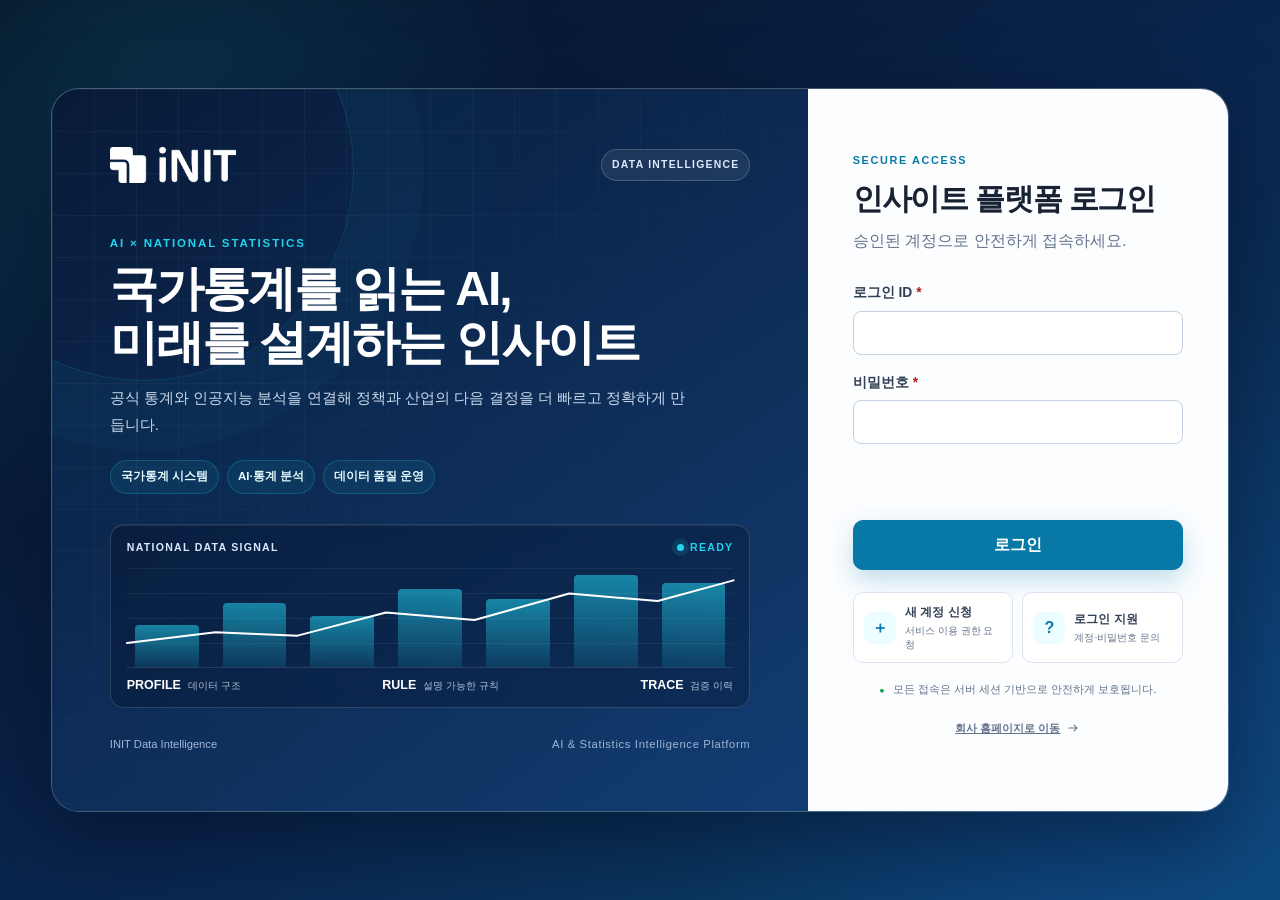
==== commit af538c8f: "init-webbase-system - 2026.07.31-3" ====
--- a/frontend/index.html
+++ b/frontend/index.html
@@ -14,6 +14,15 @@
 </head>
 <body class="app-booting">
     <a class="skip-link" href="#pageHost">본문으로 바로가기</a>
+
+    <div id="appBootScreen" class="app-boot-screen" role="status" aria-live="polite">
+        <div class="app-boot-brand">
+            <img src="./assets/init-logo.png" alt="iNIT">
+            <span class="app-boot-spinner" aria-hidden="true"></span>
+            <strong>안전한 접속을 준비하고 있습니다</strong>
+            <small>사용자 세션을 확인하는 중입니다.</small>
+        </div>
+    </div>
 
     <div class="app-layout">
         <aside id="appSidebar" class="app-sidebar" aria-label="주 메뉴">
--- a/frontend/css/style.css
+++ b/frontend/css/style.css
@@ -154,6 +154,69 @@
     transform: translateY(0);
 }
 
+.app-boot-screen {
+    display: none;
+}
+
+body.app-booting {
+    overflow: hidden;
+    background: var(--skin-page-bg);
+}
+
+body.app-booting .skip-link,
+body.app-booting .app-layout,
+body.app-booting .loading-layer,
+body.app-booting .toast-region {
+    visibility: hidden;
+}
+
+body.app-booting .app-boot-screen {
+    position: fixed;
+    z-index: 3000;
+    inset: 0;
+    display: grid;
+    min-height: 100vh;
+    min-height: 100dvh;
+    place-items: center;
+    color: #fff;
+    background: var(--skin-page-bg);
+}
+
+.app-boot-brand {
+    display: flex;
+    align-items: center;
+    flex-direction: column;
+    padding: 28px;
+    text-align: center;
+}
+
+.app-boot-brand img {
+    width: 132px;
+    margin-bottom: 34px;
+    filter: brightness(0) invert(1);
+}
+
+.app-boot-brand strong {
+    margin-top: 18px;
+    font-size: 1rem;
+    letter-spacing: -0.02em;
+}
+
+.app-boot-brand small {
+    margin-top: 6px;
+    color: #b8c9df;
+    font-size: 0.78rem;
+}
+
+.app-boot-spinner {
+    width: 30px;
+    height: 30px;
+    border: 3px solid rgb(255 255 255 / 0.2);
+    border-top-color: var(--skin-accent);
+    border-radius: 50%;
+    animation: spin 0.8s linear infinite;
+}
+
 .app-layout {
     display: grid;
     grid-template-columns: var(--sidebar-width) minmax(0, 1fr);
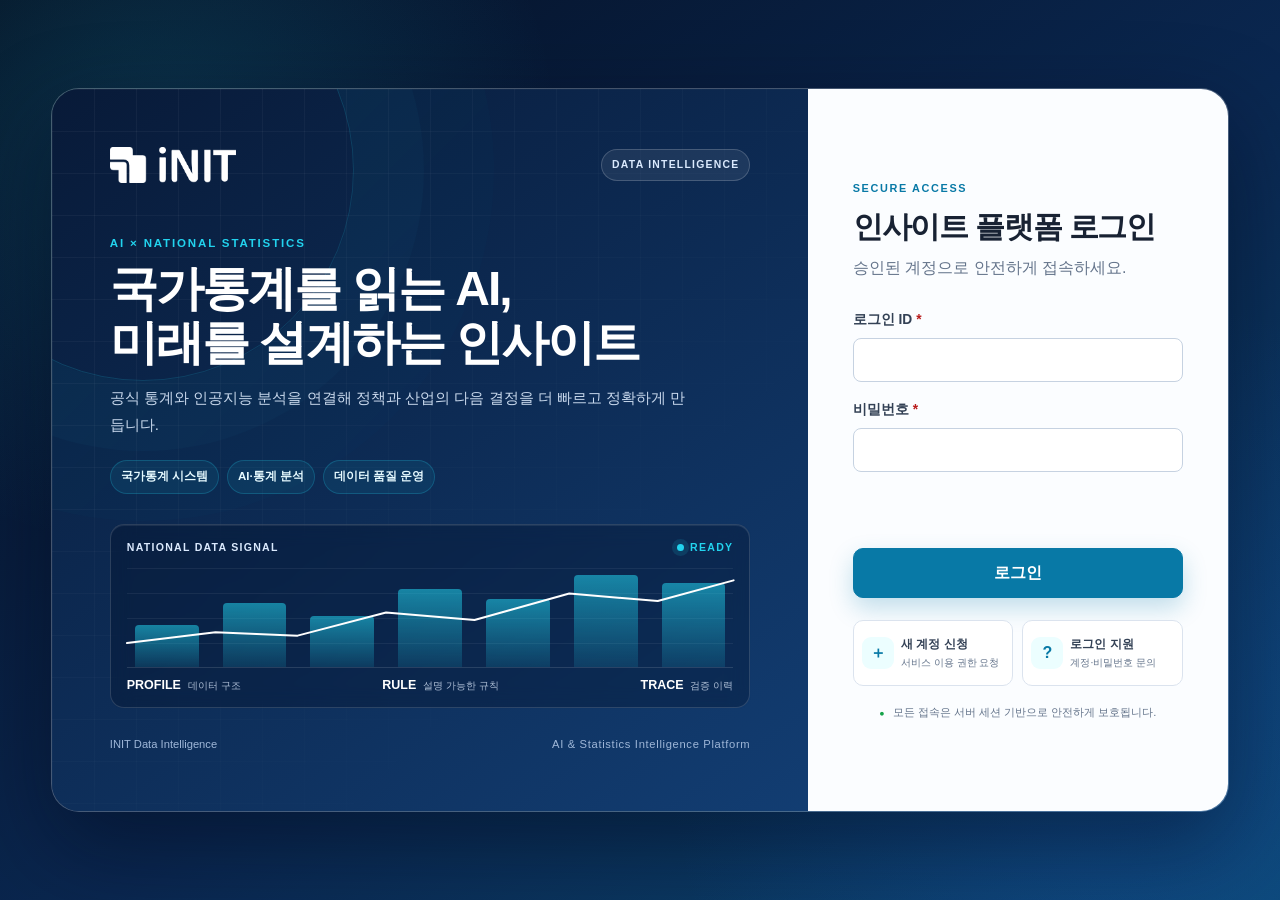
==== commit 0517e28d: "init-webbase-system-20260801-1" ====
--- a/frontend/index.html
+++ b/frontend/index.html
@@ -1,5 +1,5 @@
 <!doctype html>
-<html lang="ko" data-home-skin="national-intelligence">
+<html lang="ko">
 <head>
     <meta charset="utf-8">
     <meta name="viewport" content="width=device-width, initial-scale=1">
--- a/frontend/css/style.css
+++ b/frontend/css/style.css
@@ -6,9 +6,9 @@
     --color-border-strong: #c6d2e1;
     --color-text: #182233;
     --color-muted: #64748b;
-    --color-primary: #2563eb;
-    --color-primary-dark: #1d4ed8;
-    --color-primary-soft: #eff6ff;
+    --color-primary: #0879a6;
+    --color-primary-dark: #075f83;
+    --color-primary-soft: #ecfeff;
     --color-success: #15803d;
     --color-success-soft: #f0fdf4;
     --color-warning: #b45309;
@@ -39,48 +39,6 @@
     text-size-adjust: 100%;
 }
 
-html[data-home-skin="national-intelligence"] {
-    --color-primary: #0879a6;
-    --color-primary-dark: #075f83;
-    --color-primary-soft: #ecfeff;
-    --skin-page-bg:
-        radial-gradient(circle at 12% 16%, rgb(34 211 238 / 0.16), transparent 30%),
-        radial-gradient(circle at 88% 84%, rgb(37 99 235 / 0.2), transparent 34%),
-        linear-gradient(145deg, #050f22, #0a2750 54%, #0b4770);
-    --skin-hero-bg: linear-gradient(145deg, #081a38, #123d72);
-    --skin-sidebar-bg: #0b1d3a;
-    --skin-accent: #22d3ee;
-    --skin-accent-rgb: 34 211 238;
-}
-
-html[data-home-skin="data-spectrum"] {
-    --color-primary: #6d5bd0;
-    --color-primary-dark: #5141ad;
-    --color-primary-soft: #f3f0ff;
-    --skin-page-bg:
-        radial-gradient(circle at 14% 16%, rgb(167 139 250 / 0.22), transparent 32%),
-        radial-gradient(circle at 88% 82%, rgb(34 211 238 / 0.15), transparent 30%),
-        linear-gradient(145deg, #08091d, #18143f 52%, #203c5d);
-    --skin-hero-bg: linear-gradient(145deg, #111332, #312e81);
-    --skin-sidebar-bg: #171532;
-    --skin-accent: #a78bfa;
-    --skin-accent-rgb: 167 139 250;
-}
-
-html[data-home-skin="public-insight"] {
-    --color-primary: #0f766e;
-    --color-primary-dark: #115e59;
-    --color-primary-soft: #ecfdf5;
-    --skin-page-bg:
-        radial-gradient(circle at 12% 16%, rgb(94 234 212 / 0.22), transparent 32%),
-        radial-gradient(circle at 88% 80%, rgb(14 116 144 / 0.2), transparent 32%),
-        linear-gradient(145deg, #06243a, #0b4c5f 52%, #18786f);
-    --skin-hero-bg: linear-gradient(145deg, #082f49, #0f766e);
-    --skin-sidebar-bg: #083344;
-    --skin-accent: #5eead4;
-    --skin-accent-rgb: 94 234 212;
-}
-
 * {
     box-sizing: border-box;
 }
@@ -1593,142 +1551,6 @@
     letter-spacing: 0.14em;
 }
 
-.settings-panel {
-    overflow: hidden;
-}
-
-.settings-scope-badge {
-    padding: 7px 10px;
-    border: 1px solid var(--color-border);
-    border-radius: 999px;
-    color: var(--color-primary);
-    background: var(--color-primary-soft);
-    font-size: 0.7rem;
-    font-weight: 800;
-    letter-spacing: 0.08em;
-    white-space: nowrap;
-}
-
-.skin-template-grid {
-    display: grid;
-    grid-template-columns: repeat(3, minmax(0, 1fr));
-    gap: 16px;
-}
-
-.skin-template-card {
-    position: relative;
-    display: grid;
-    overflow: hidden;
-    border: 1px solid var(--color-border);
-    border-radius: var(--radius-md);
-    background: #fff;
-    cursor: pointer;
-    transition: border-color 0.16s ease, box-shadow 0.16s ease, transform 0.16s ease;
-}
-
-.skin-template-card:hover {
-    border-color: var(--color-primary);
-    transform: translateY(-2px);
-}
-
-.skin-template-card.is-selected {
-    border-color: var(--color-primary);
-    box-shadow: 0 0 0 3px color-mix(in srgb, var(--color-primary) 16%, transparent);
-}
-
-.skin-template-card > input {
-    position: absolute;
-    top: 14px;
-    right: 14px;
-    z-index: 2;
-    width: 20px;
-    height: 20px;
-    margin: 0;
-    accent-color: var(--color-primary);
-}
-
-.skin-template-preview {
-    position: relative;
-    display: block;
-    height: 150px;
-    overflow: hidden;
-    background:
-        radial-gradient(circle at 24% 22%, color-mix(in srgb, var(--preview-accent) 42%, transparent), transparent 34%),
-        linear-gradient(145deg, var(--preview-start), var(--preview-middle));
-}
-
-.skin-template-preview::before {
-    position: absolute;
-    inset: 0;
-    background-image:
-        linear-gradient(rgb(255 255 255 / 0.05) 1px, transparent 1px),
-        linear-gradient(90deg, rgb(255 255 255 / 0.05) 1px, transparent 1px);
-    background-size: 24px 24px;
-    content: "";
-    mask-image: linear-gradient(to bottom, #000, transparent 90%);
-}
-
-.skin-template-preview-brand {
-    position: absolute;
-    top: 18px;
-    left: 18px;
-    color: #fff;
-    font-size: 0.9rem;
-    font-weight: 850;
-    letter-spacing: 0.08em;
-}
-
-.skin-template-preview-signal {
-    position: absolute;
-    right: 18px;
-    bottom: 24px;
-    left: 18px;
-    height: 48px;
-    border-bottom: 2px solid var(--preview-accent);
-    clip-path: polygon(0 68%, 18% 50%, 36% 63%, 56% 20%, 72% 42%, 100% 0, 100% 100%, 0 100%);
-    background: color-mix(in srgb, var(--preview-accent) 28%, transparent);
-}
-
-.skin-template-preview-card {
-    position: absolute;
-    top: 45px;
-    right: 18px;
-    width: 70px;
-    height: 38px;
-    border: 1px solid rgb(255 255 255 / 0.25);
-    border-radius: 7px;
-    background: rgb(255 255 255 / 0.1);
-}
-
-.skin-template-copy {
-    display: grid;
-    padding: 17px;
-    gap: 9px;
-}
-
-.skin-template-heading {
-    display: flex;
-    align-items: center;
-    justify-content: space-between;
-    gap: 10px;
-}
-
-.skin-template-heading strong {
-    font-size: 1rem;
-}
-
-.skin-template-badge {
-    color: var(--color-primary);
-    font-size: 0.7rem;
-    font-weight: 800;
-}
-
-.skin-template-description {
-    color: var(--color-muted);
-    font-size: 0.83rem;
-    line-height: 1.6;
-}
-
 .login-page {
     display: grid;
     min-height: 100vh;
@@ -2011,7 +1833,7 @@
 
 .login-support-links {
     display: grid;
-    grid-template-columns: repeat(2, minmax(0, 1fr));
+    grid-template-columns: repeat(auto-fit, minmax(148px, 1fr));
     margin-top: 22px;
     gap: 9px;
 }
@@ -2021,8 +1843,8 @@
     align-items: center;
     min-width: 0;
     min-height: 66px;
-    padding: 10px;
-    gap: 9px;
+    padding: 10px 8px;
+    gap: 7px;
     border: 1px solid var(--color-border);
     border-radius: 10px;
     color: #334155;
@@ -2055,6 +1877,11 @@
     display: block;
 }
 
+.login-support-link > span:last-child {
+    flex: 1;
+    min-width: 0;
+}
+
 .login-support-link strong {
     overflow: hidden;
     font-size: 0.78rem;
@@ -2063,10 +1890,13 @@
 }
 
 .login-support-link small {
+    overflow: hidden;
     margin-top: 2px;
     color: var(--color-muted);
     font-size: 0.65rem;
     line-height: 1.35;
+    text-overflow: ellipsis;
+    white-space: nowrap;
 }
 
 .login-security-note {
@@ -2080,33 +1910,6 @@
     margin-right: 5px;
     color: #16a34a;
     font-size: 0.55rem;
-}
-
-.login-public-link {
-    display: flex;
-    align-items: center;
-    justify-content: center;
-    width: fit-content;
-    min-height: 40px;
-    margin: 10px auto 0;
-    padding: 7px 10px;
-    color: var(--color-muted);
-    font-size: 0.7rem;
-    font-weight: 750;
-}
-
-.login-public-link:hover {
-    color: var(--color-primary);
-}
-
-.login-public-link svg {
-    width: 14px;
-    margin-left: 6px;
-    fill: none;
-    stroke: currentColor;
-    stroke-linecap: round;
-    stroke-linejoin: round;
-    stroke-width: 1.8;
 }
 
 @keyframes signal-pulse {
@@ -2361,10 +2164,6 @@
         max-height: 320px;
     }
 
-    .skin-template-grid {
-        grid-template-columns: repeat(2, minmax(0, 1fr));
-    }
-
     .dashboard-primary-grid {
         grid-template-columns: 1fr;
     }
@@ -2537,10 +2336,6 @@
 
     .login-card {
         padding: 34px 24px max(48px, env(safe-area-inset-bottom));
-    }
-
-    .skin-template-grid {
-        grid-template-columns: 1fr;
     }
 
     .notice-card summary {
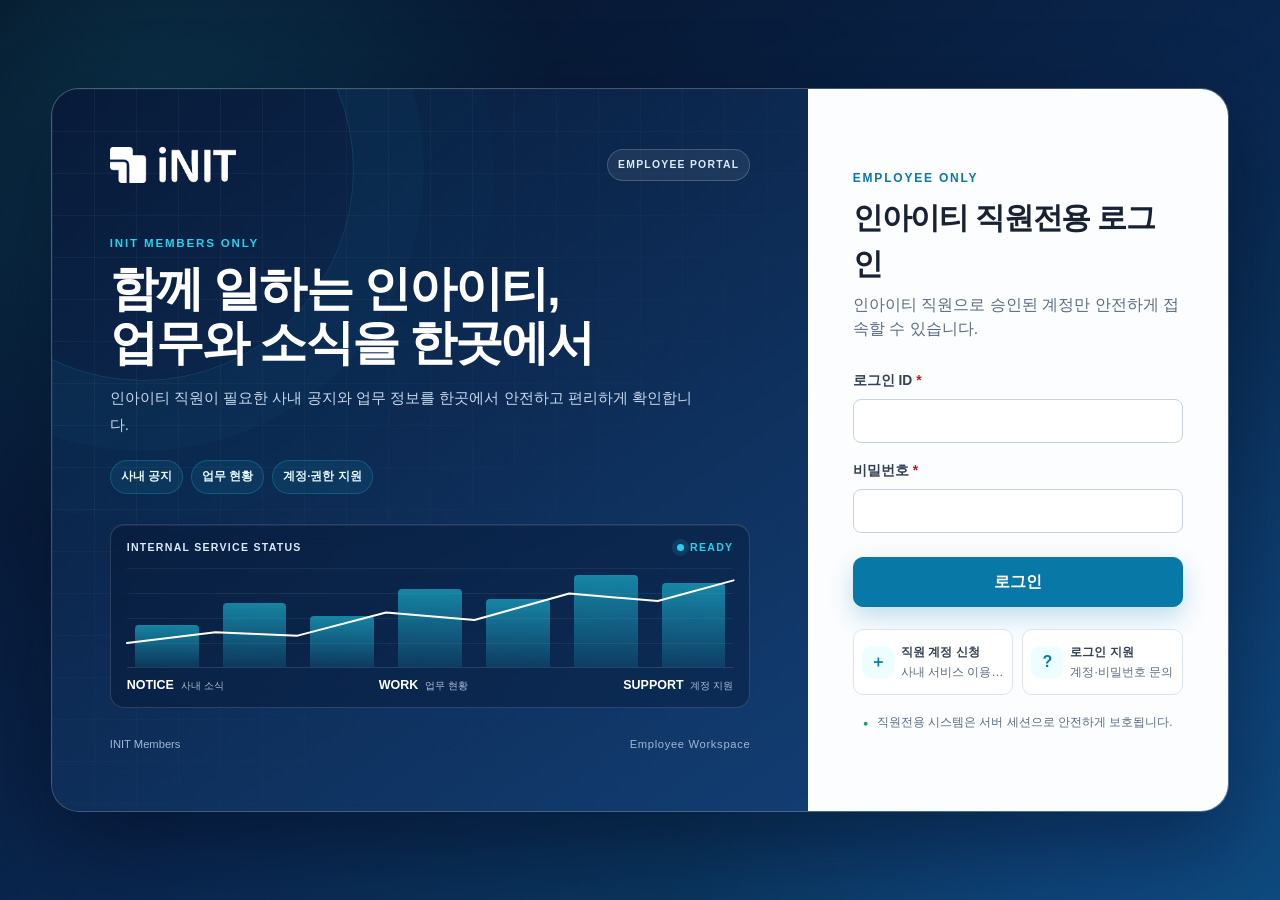
==== commit 406a51dd: "initgroup-members-20260803-1" ====
--- a/frontend/index.html
+++ b/frontend/index.html
@@ -4,7 +4,7 @@
     <meta charset="utf-8">
     <meta name="viewport" content="width=device-width, initial-scale=1">
     <meta name="color-scheme" content="light">
-    <title>웹 사이트</title>
+    <title>INIT Members</title>
     <link rel="stylesheet" href="./css/style.css">
     <link rel="icon" href="data:,">
     <script src="./config/app.config.js" defer></script>
--- a/frontend/css/style.css
+++ b/frontend/css/style.css
@@ -5,7 +5,7 @@
     --color-border: #dbe3ee;
     --color-border-strong: #c6d2e1;
     --color-text: #182233;
-    --color-muted: #64748b;
+    --color-muted: #5b6b82;
     --color-primary: #0879a6;
     --color-primary-dark: #075f83;
     --color-primary-soft: #ecfeff;
@@ -39,6 +39,48 @@
     text-size-adjust: 100%;
 }
 
+html[data-home-skin="national-intelligence"] {
+    --color-primary: #0879a6;
+    --color-primary-dark: #075f83;
+    --color-primary-soft: #ecfeff;
+    --skin-page-bg:
+        radial-gradient(circle at 12% 16%, rgb(34 211 238 / 0.16), transparent 30%),
+        radial-gradient(circle at 88% 84%, rgb(37 99 235 / 0.2), transparent 34%),
+        linear-gradient(145deg, #050f22, #0a2750 54%, #0b4770);
+    --skin-hero-bg: linear-gradient(145deg, #081a38, #123d72);
+    --skin-sidebar-bg: #0b1d3a;
+    --skin-accent: #22d3ee;
+    --skin-accent-rgb: 34 211 238;
+}
+
+html[data-home-skin="data-spectrum"] {
+    --color-primary: #6d5bd0;
+    --color-primary-dark: #5141ad;
+    --color-primary-soft: #f3f0ff;
+    --skin-page-bg:
+        radial-gradient(circle at 14% 16%, rgb(167 139 250 / 0.22), transparent 32%),
+        radial-gradient(circle at 88% 82%, rgb(34 211 238 / 0.15), transparent 30%),
+        linear-gradient(145deg, #08091d, #18143f 52%, #203c5d);
+    --skin-hero-bg: linear-gradient(145deg, #111332, #312e81);
+    --skin-sidebar-bg: #171532;
+    --skin-accent: #a78bfa;
+    --skin-accent-rgb: 167 139 250;
+}
+
+html[data-home-skin="public-insight"] {
+    --color-primary: #0f766e;
+    --color-primary-dark: #115e59;
+    --color-primary-soft: #ecfdf5;
+    --skin-page-bg:
+        radial-gradient(circle at 12% 16%, rgb(94 234 212 / 0.22), transparent 32%),
+        radial-gradient(circle at 88% 80%, rgb(14 116 144 / 0.2), transparent 32%),
+        linear-gradient(145deg, #06243a, #0b4c5f 52%, #18786f);
+    --skin-hero-bg: linear-gradient(145deg, #082f49, #0f766e);
+    --skin-sidebar-bg: #083344;
+    --skin-accent: #5eead4;
+    --skin-accent-rgb: 94 234 212;
+}
+
 * {
     box-sizing: border-box;
 }
@@ -295,16 +337,6 @@
     color: #e2e8f0;
 }
 
-.nav-link[data-visited="true"]:not([aria-current="page"])::after {
-    width: 5px;
-    height: 5px;
-    margin-left: auto;
-    border-radius: 50%;
-    background: var(--skin-accent);
-    content: "";
-    opacity: 0.72;
-}
-
 .nav-icon {
     display: grid;
     flex: 0 0 26px;
@@ -497,7 +529,7 @@
     box-shadow: var(--shadow-sm);
 }
 
-.panel + .panel {
+.page > .panel + .panel {
     margin-top: 18px;
 }
 
@@ -816,7 +848,8 @@
     z-index: 1;
     margin: 11px 0 0;
     color: var(--color-muted);
-    font-size: 0.73rem;
+    font-size: 0.78rem;
+    line-height: 1.45;
 }
 
 .home-dashboard {
@@ -878,7 +911,7 @@
 
 .home-updated-at {
     color: var(--color-muted);
-    font-size: 0.72rem;
+    font-size: 0.78rem;
 }
 
 .dashboard-primary-grid,
@@ -908,7 +941,7 @@
 .panel-kicker {
     margin: 0 0 5px !important;
     color: var(--color-primary) !important;
-    font-size: 0.66rem !important;
+    font-size: 0.75rem !important;
     font-weight: 850;
     letter-spacing: 0.13em;
 }
@@ -1048,7 +1081,7 @@
 
 .chart-summary-row span {
     color: var(--color-muted);
-    font-size: 0.73rem;
+    font-size: 0.78rem;
 }
 
 .chart-summary-row strong {
@@ -1171,7 +1204,7 @@
     border-radius: 10px;
     color: #475569;
     background: #f1f5f9;
-    font-size: 0.72rem;
+    font-size: 0.78rem;
     line-height: 1.55;
 }
 
@@ -1316,7 +1349,7 @@
 .insight-item small {
     margin-top: 3px;
     color: var(--color-muted);
-    font-size: 0.68rem;
+    font-size: 0.75rem;
     line-height: 1.45;
 }
 
@@ -1482,7 +1515,7 @@
 
 .data-table .select {
     min-width: 100px;
-    min-height: 36px;
+    min-height: 44px;
     padding: 6px 9px;
 }
 
@@ -1492,9 +1525,107 @@
 }
 
 .table-actions .button {
-    min-height: 34px;
+    min-height: 44px;
     padding: 6px 10px;
     font-size: 0.78rem;
+}
+
+.user-card-list {
+    display: none;
+}
+
+.user-admin-card {
+    display: grid;
+    padding: 16px;
+    gap: 14px;
+    border: 1px solid var(--color-border);
+    border-radius: var(--radius-md);
+    background: var(--color-surface);
+    box-shadow: var(--shadow-sm);
+}
+
+.user-admin-card-header {
+    display: flex;
+    align-items: flex-start;
+    justify-content: space-between;
+    gap: 12px;
+}
+
+.user-card-identity {
+    min-width: 0;
+}
+
+.user-card-identity strong,
+.user-card-identity span {
+    display: block;
+}
+
+.user-card-identity strong {
+    overflow: hidden;
+    font-size: 1rem;
+    text-overflow: ellipsis;
+    white-space: nowrap;
+}
+
+.user-card-identity span,
+.user-card-email {
+    overflow-wrap: anywhere;
+    color: var(--color-muted);
+    font-size: 0.8rem;
+}
+
+.user-card-identity span {
+    margin-top: 3px;
+}
+
+.user-card-email {
+    margin: -4px 0 0;
+}
+
+.user-status-badge {
+    flex: 0 0 auto;
+    padding: 5px 8px;
+    border-radius: 999px;
+    font-size: 0.72rem;
+    font-weight: 800;
+    white-space: nowrap;
+}
+
+.user-status-badge.is-active {
+    color: var(--color-success);
+    background: var(--color-success-soft);
+}
+
+.user-status-badge.is-inactive {
+    color: var(--color-danger);
+    background: var(--color-danger-soft);
+}
+
+.user-card-control-grid {
+    display: grid;
+    grid-template-columns: repeat(2, minmax(0, 1fr));
+    gap: 10px;
+}
+
+.user-card-field {
+    min-width: 0;
+}
+
+.user-card-field .select {
+    width: 100%;
+    min-height: 44px;
+}
+
+.user-card-actions {
+    display: grid;
+    grid-template-columns: minmax(0, 0.8fr) minmax(0, 1.2fr);
+    gap: 8px;
+}
+
+.user-card-actions .button {
+    width: 100%;
+    min-height: 44px;
+    padding-inline: 10px;
 }
 
 .split-layout {
@@ -1549,6 +1680,142 @@
     font-size: 0.72rem;
     font-weight: 800;
     letter-spacing: 0.14em;
+}
+
+.settings-panel {
+    overflow: hidden;
+}
+
+.settings-scope-badge {
+    padding: 7px 10px;
+    border: 1px solid var(--color-border);
+    border-radius: 999px;
+    color: var(--color-primary);
+    background: var(--color-primary-soft);
+    font-size: 0.7rem;
+    font-weight: 800;
+    letter-spacing: 0.08em;
+    white-space: nowrap;
+}
+
+.skin-template-grid {
+    display: grid;
+    grid-template-columns: repeat(3, minmax(0, 1fr));
+    gap: 16px;
+}
+
+.skin-template-card {
+    position: relative;
+    display: grid;
+    overflow: hidden;
+    border: 1px solid var(--color-border);
+    border-radius: var(--radius-md);
+    background: #fff;
+    cursor: pointer;
+    transition: border-color 0.16s ease, box-shadow 0.16s ease, transform 0.16s ease;
+}
+
+.skin-template-card:hover {
+    border-color: var(--color-primary);
+    transform: translateY(-2px);
+}
+
+.skin-template-card.is-selected {
+    border-color: var(--color-primary);
+    box-shadow: 0 0 0 3px color-mix(in srgb, var(--color-primary) 16%, transparent);
+}
+
+.skin-template-card > input {
+    position: absolute;
+    top: 14px;
+    right: 14px;
+    z-index: 2;
+    width: 20px;
+    height: 20px;
+    margin: 0;
+    accent-color: var(--color-primary);
+}
+
+.skin-template-preview {
+    position: relative;
+    display: block;
+    height: 150px;
+    overflow: hidden;
+    background:
+        radial-gradient(circle at 24% 22%, color-mix(in srgb, var(--preview-accent) 42%, transparent), transparent 34%),
+        linear-gradient(145deg, var(--preview-start), var(--preview-middle));
+}
+
+.skin-template-preview::before {
+    position: absolute;
+    inset: 0;
+    background-image:
+        linear-gradient(rgb(255 255 255 / 0.05) 1px, transparent 1px),
+        linear-gradient(90deg, rgb(255 255 255 / 0.05) 1px, transparent 1px);
+    background-size: 24px 24px;
+    content: "";
+    mask-image: linear-gradient(to bottom, #000, transparent 90%);
+}
+
+.skin-template-preview-brand {
+    position: absolute;
+    top: 18px;
+    left: 18px;
+    color: #fff;
+    font-size: 0.9rem;
+    font-weight: 850;
+    letter-spacing: 0.08em;
+}
+
+.skin-template-preview-signal {
+    position: absolute;
+    right: 18px;
+    bottom: 24px;
+    left: 18px;
+    height: 48px;
+    border-bottom: 2px solid var(--preview-accent);
+    clip-path: polygon(0 68%, 18% 50%, 36% 63%, 56% 20%, 72% 42%, 100% 0, 100% 100%, 0 100%);
+    background: color-mix(in srgb, var(--preview-accent) 28%, transparent);
+}
+
+.skin-template-preview-card {
+    position: absolute;
+    top: 45px;
+    right: 18px;
+    width: 70px;
+    height: 38px;
+    border: 1px solid rgb(255 255 255 / 0.25);
+    border-radius: 7px;
+    background: rgb(255 255 255 / 0.1);
+}
+
+.skin-template-copy {
+    display: grid;
+    padding: 17px;
+    gap: 9px;
+}
+
+.skin-template-heading {
+    display: flex;
+    align-items: center;
+    justify-content: space-between;
+    gap: 10px;
+}
+
+.skin-template-heading strong {
+    font-size: 1rem;
+}
+
+.skin-template-badge {
+    color: var(--color-primary);
+    font-size: 0.7rem;
+    font-weight: 800;
+}
+
+.skin-template-description {
+    color: var(--color-muted);
+    font-size: 0.83rem;
+    line-height: 1.6;
 }
 
 .login-page {
@@ -1803,7 +2070,7 @@
 .login-card-eyebrow {
     margin: 0 0 8px !important;
     color: var(--color-primary) !important;
-    font-size: 0.68rem !important;
+    font-size: 0.75rem !important;
     font-weight: 850;
     letter-spacing: 0.15em;
 }
@@ -1822,6 +2089,10 @@
 .login-form {
     display: grid;
     gap: 18px;
+}
+
+.login-form .inline-status:empty {
+    display: none;
 }
 
 .login-form .button-primary {
@@ -1893,7 +2164,7 @@
     overflow: hidden;
     margin-top: 2px;
     color: var(--color-muted);
-    font-size: 0.65rem;
+    font-size: 0.75rem;
     line-height: 1.35;
     text-overflow: ellipsis;
     white-space: nowrap;
@@ -1902,7 +2173,7 @@
 .login-security-note {
     margin: 18px 0 0;
     color: var(--color-muted);
-    font-size: 0.7rem;
+    font-size: 0.75rem;
     text-align: center;
 }
 
@@ -2164,6 +2435,10 @@
         max-height: 320px;
     }
 
+    .skin-template-grid {
+        grid-template-columns: repeat(2, minmax(0, 1fr));
+    }
+
     .dashboard-primary-grid {
         grid-template-columns: 1fr;
     }
@@ -2184,8 +2459,12 @@
     }
 
     .login-intro {
-        min-height: 300px;
+        min-height: 265px;
         padding: clamp(28px, 6vw, 44px);
+    }
+
+    .login-hero-eyebrow {
+        margin-top: 26px !important;
     }
 
     .login-intro-copy h1 {
@@ -2195,6 +2474,11 @@
 
     .login-card {
         padding: clamp(30px, 7vw, 48px);
+    }
+
+    .login-data-visual,
+    .login-intro-footer {
+        display: none;
     }
 }
 
@@ -2299,6 +2583,15 @@
 
     .form-grid {
         grid-template-columns: 1fr;
+    }
+
+    #page-admin-users .table-wrap {
+        display: none;
+    }
+
+    .user-card-list {
+        display: grid;
+        gap: 12px;
     }
 
     .field-span {
@@ -2338,6 +2631,10 @@
         padding: 34px 24px max(48px, env(safe-area-inset-bottom));
     }
 
+    .skin-template-grid {
+        grid-template-columns: 1fr;
+    }
+
     .notice-card summary {
         align-items: start;
         grid-template-columns: minmax(0, 1fr) auto;
@@ -2365,7 +2662,32 @@
 
 @media (max-width: 480px) {
     .home-metric-grid {
-        grid-template-columns: 1fr;
+        grid-template-columns: repeat(2, minmax(0, 1fr));
+        gap: 10px;
+    }
+
+    .home-metric-grid .metric-card {
+        min-height: 132px;
+        padding: 14px;
+    }
+
+    .home-metric-grid .metric-card span {
+        font-size: 0.78rem;
+    }
+
+    .home-metric-grid .metric-card strong {
+        margin-top: 10px;
+        font-size: 1.65rem;
+    }
+
+    .home-metric-grid .metric-card .metric-icon {
+        width: 27px;
+        height: 27px;
+    }
+
+    .home-metric-grid .metric-detail {
+        margin-top: 9px;
+        font-size: 0.75rem;
     }
 
     .home-title-row {
@@ -2396,6 +2718,171 @@
 
     .bar-chart-column > span:last-child {
         font-size: 0.58rem;
+    }
+
+    .login-intro {
+        min-height: 176px;
+        padding: max(20px, env(safe-area-inset-top)) 20px 22px;
+    }
+
+    .login-logo {
+        width: 104px;
+    }
+
+    .login-hero-eyebrow {
+        margin: 18px 0 7px !important;
+    }
+
+    .login-intro-copy h1 {
+        margin: 0;
+        font-size: 1.65rem;
+        line-height: 1.08;
+    }
+
+    .login-hero-description,
+    .login-capability-list {
+        display: none;
+    }
+
+    .login-card {
+        padding: 24px 20px max(30px, env(safe-area-inset-bottom));
+    }
+
+    .login-card header {
+        margin-bottom: 18px;
+    }
+
+    .login-card header p:last-child {
+        display: none;
+    }
+
+    .login-form {
+        gap: 14px;
+    }
+
+    .login-support-links {
+        margin-top: 16px;
+    }
+
+    .login-support-link {
+        min-height: 62px;
+    }
+
+    .login-security-note {
+        margin-top: 14px;
+    }
+
+    .user-card-control-grid {
+        grid-template-columns: 1fr;
+    }
+}
+
+@media (max-height: 600px) and (orientation: landscape) and (min-width: 700px) {
+    .login-page {
+        padding: 12px;
+    }
+
+    .login-shell {
+        display: grid;
+        grid-template-columns: minmax(260px, 0.8fr) minmax(380px, 1.2fr);
+        width: min(980px, 100%);
+        min-height: calc(100vh - 24px);
+        min-height: calc(100dvh - 24px);
+    }
+
+    .login-intro {
+        min-height: calc(100vh - 24px);
+        min-height: calc(100dvh - 24px);
+        padding: 22px 26px;
+    }
+
+    .login-logo {
+        width: 104px;
+    }
+
+    .login-brand-badge,
+    .login-data-visual,
+    .login-intro-footer,
+    .login-hero-description,
+    .login-capability-list {
+        display: none;
+    }
+
+    .login-hero-eyebrow {
+        margin: 28px 0 8px !important;
+    }
+
+    .login-intro-copy h1 {
+        margin-bottom: 0;
+        font-size: clamp(1.8rem, 4vw, 2.35rem);
+    }
+
+    .login-card {
+        justify-content: flex-start;
+        padding: 18px 28px;
+    }
+
+    .login-card header {
+        margin-bottom: 12px;
+    }
+
+    .login-card header p,
+    .login-security-note {
+        display: none;
+    }
+
+    .login-card h2 {
+        font-size: 1.45rem;
+    }
+
+    .login-card-eyebrow {
+        margin-bottom: 4px !important;
+    }
+
+    .login-form {
+        gap: 8px;
+    }
+
+    .login-form .button-primary {
+        min-height: 46px;
+        margin-top: 2px;
+    }
+
+    .login-support-links {
+        margin-top: 12px;
+    }
+
+    .login-support-link {
+        min-height: 54px;
+    }
+}
+
+@media (max-height: 600px) and (orientation: landscape) and (max-width: 699px) {
+    .login-intro {
+        display: none;
+    }
+
+    .login-card {
+        min-height: 100vh;
+        min-height: 100dvh;
+        padding-block: 18px;
+    }
+
+    .login-card header {
+        margin-bottom: 12px;
+    }
+
+    .login-card header p,
+    .login-security-note {
+        display: none;
+    }
+
+    .login-form {
+        gap: 10px;
+    }
+
+    .login-support-links {
+        margin-top: 12px;
     }
 }
 
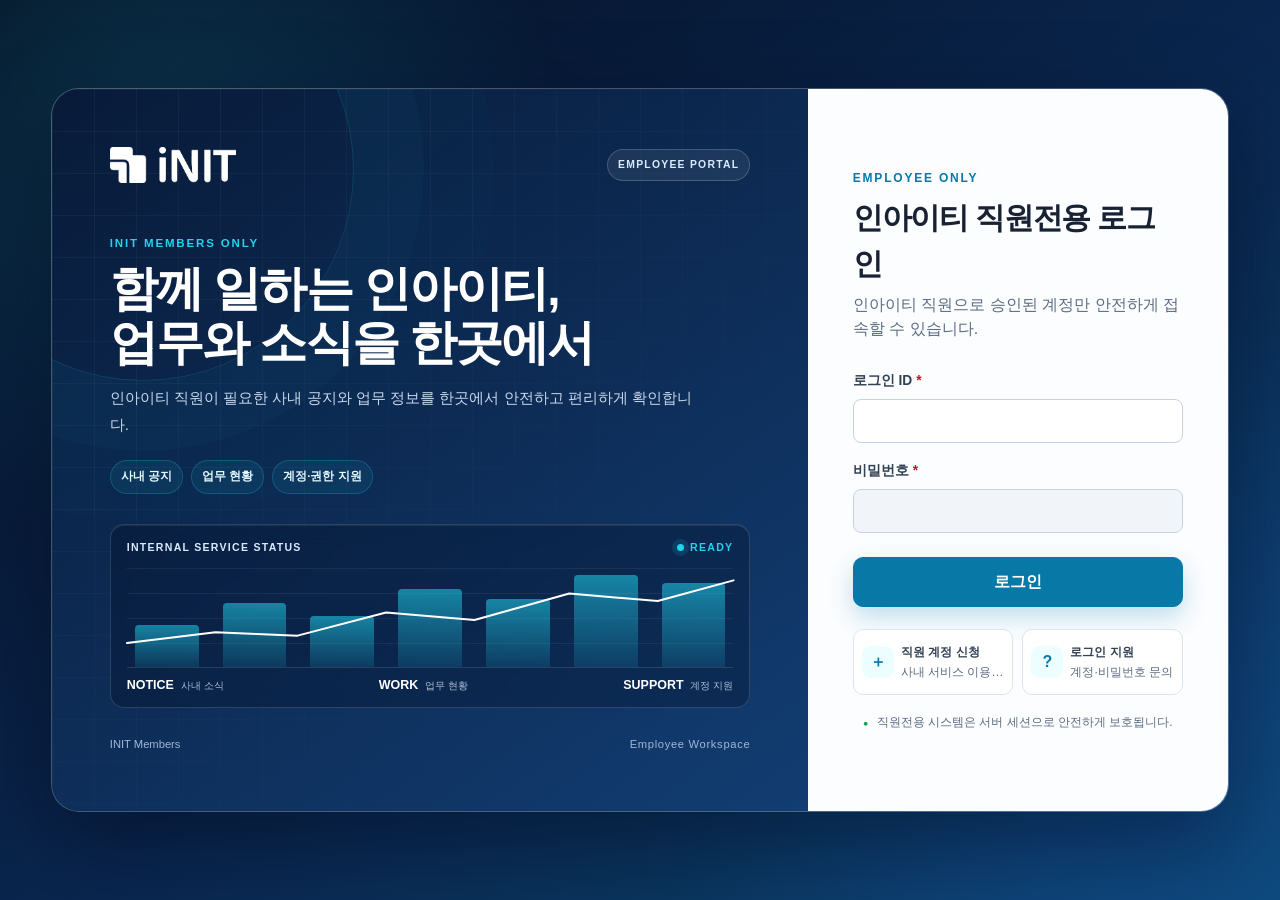
==== commit 60b3fa3d: "initgroup-members-20260803-2" ====
--- a/frontend/index.html
+++ b/frontend/index.html
@@ -80,6 +80,25 @@
         </div>
     </div>
 
+    <dialog id="commonMessageDialog" class="dialog common-message-dialog" aria-labelledby="commonMessageDialogTitle" aria-describedby="commonMessageDialogText">
+        <form method="dialog">
+            <header class="dialog-header common-message-dialog-header">
+                <span id="commonMessageDialogIcon" class="common-message-dialog-icon" aria-hidden="true">?</span>
+                <div>
+                    <h2 id="commonMessageDialogTitle">확인</h2>
+                    <p>요청한 작업을 진행할지 확인해 주세요.</p>
+                </div>
+            </header>
+            <div class="dialog-body">
+                <p id="commonMessageDialogText" class="common-message-dialog-text"></p>
+            </div>
+            <footer class="dialog-footer">
+                <button id="commonMessageDialogCancel" class="button button-secondary" type="submit" value="cancel">취소</button>
+                <button id="commonMessageDialogConfirm" class="button button-primary" type="submit" value="confirm">확인</button>
+            </footer>
+        </form>
+    </dialog>
+
     <section id="toastRegion" class="toast-region" aria-label="알림" aria-live="polite" aria-atomic="false"></section>
 
     <noscript>이 사이트를 사용하려면 JavaScript를 활성화해 주세요.</noscript>
--- a/frontend/css/style.css
+++ b/frontend/css/style.css
@@ -1513,10 +1513,66 @@
     background: #f8fbff;
 }
 
-.data-table .select {
+.password-reset-policy {
+    margin: 0 0 14px;
+    padding: 14px 16px;
+    border: 1px solid #bae6fd;
+    border-radius: var(--radius-md);
+    color: #164e63;
+    background: #f0f9ff;
+}
+
+.password-reset-policy strong {
+    display: block;
+    margin-bottom: 7px;
+    color: #0c4a6e;
+}
+
+.password-reset-policy ul {
+    display: grid;
+    margin: 0;
+    padding-left: 20px;
+    gap: 4px;
+    font-size: 0.82rem;
+    line-height: 1.55;
+}
+
+.password-reset-policy code {
+    color: inherit;
+}
+
+.data-table .select,
+.data-table .user-admin-input {
     min-width: 100px;
     min-height: 44px;
     padding: 6px 9px;
+}
+
+.admin-user-table {
+    min-width: 1440px;
+}
+
+.admin-user-table .user-admin-input {
+    width: 150px;
+}
+
+.admin-user-table td:nth-child(1) .user-admin-input {
+    width: 90px;
+}
+
+.admin-user-table td:nth-child(3) .user-admin-input {
+    width: 170px;
+}
+
+.admin-user-table td:nth-child(4) .user-admin-input {
+    width: 230px;
+}
+
+.user-admin-input.is-readonly,
+.user-admin-input:disabled {
+    color: var(--color-muted);
+    background: #f1f5f9;
+    cursor: not-allowed;
 }
 
 .table-actions {
@@ -1611,14 +1667,15 @@
     min-width: 0;
 }
 
-.user-card-field .select {
+.user-card-field .select,
+.user-card-field .input {
     width: 100%;
     min-height: 44px;
 }
 
 .user-card-actions {
     display: grid;
-    grid-template-columns: minmax(0, 0.8fr) minmax(0, 1.2fr);
+    grid-template-columns: minmax(0, 0.8fr) minmax(0, 1.3fr) minmax(0, 0.8fr);
     gap: 8px;
 }
 
@@ -2254,6 +2311,35 @@
     cursor: pointer;
 }
 
+.common-message-dialog {
+    width: min(460px, calc(100% - 28px));
+}
+
+.common-message-dialog-header {
+    display: grid;
+    grid-template-columns: 42px minmax(0, 1fr);
+    align-items: center;
+}
+
+.common-message-dialog-icon {
+    display: grid;
+    width: 42px;
+    height: 42px;
+    place-items: center;
+    border-radius: 50%;
+    color: var(--color-primary);
+    background: var(--color-primary-soft);
+    font-size: 1.15rem;
+    font-weight: 800;
+}
+
+.common-message-dialog-text {
+    margin: 0;
+    line-height: 1.65;
+    white-space: pre-wrap;
+    overflow-wrap: anywhere;
+}
+
 .secret-result {
     padding: 14px;
     border: 1px solid #bfdbfe;
@@ -2261,6 +2347,28 @@
     color: #1e3a8a;
     background: var(--color-primary-soft);
     font-family: ui-monospace, SFMono-Regular, Consolas, monospace;
+    overflow-wrap: anywhere;
+}
+
+.temporary-access-details {
+    display: grid;
+    margin: 0 0 14px;
+    gap: 8px;
+}
+
+.temporary-access-details div {
+    display: grid;
+    grid-template-columns: 90px minmax(0, 1fr);
+    gap: 12px;
+}
+
+.temporary-access-details dt {
+    color: var(--color-muted);
+}
+
+.temporary-access-details dd {
+    margin: 0;
+    font-weight: 700;
     overflow-wrap: anywhere;
 }
 
